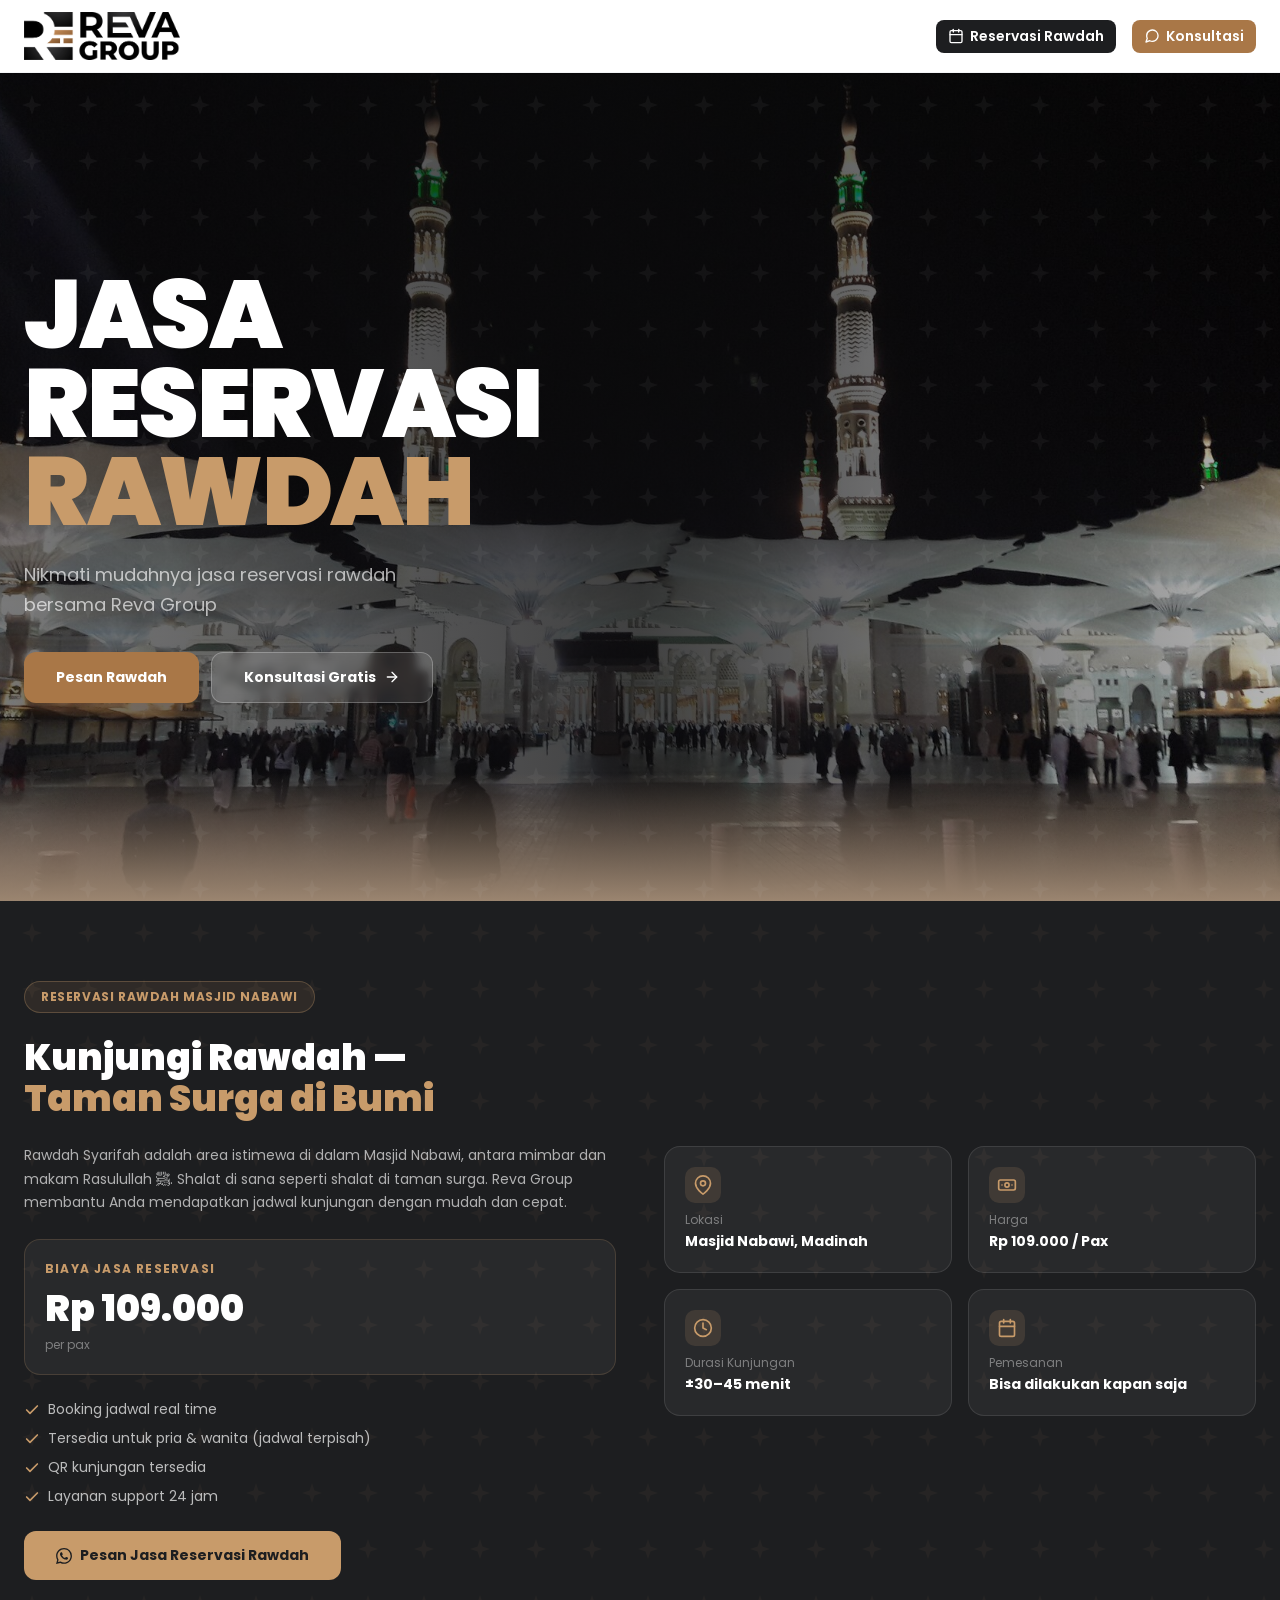
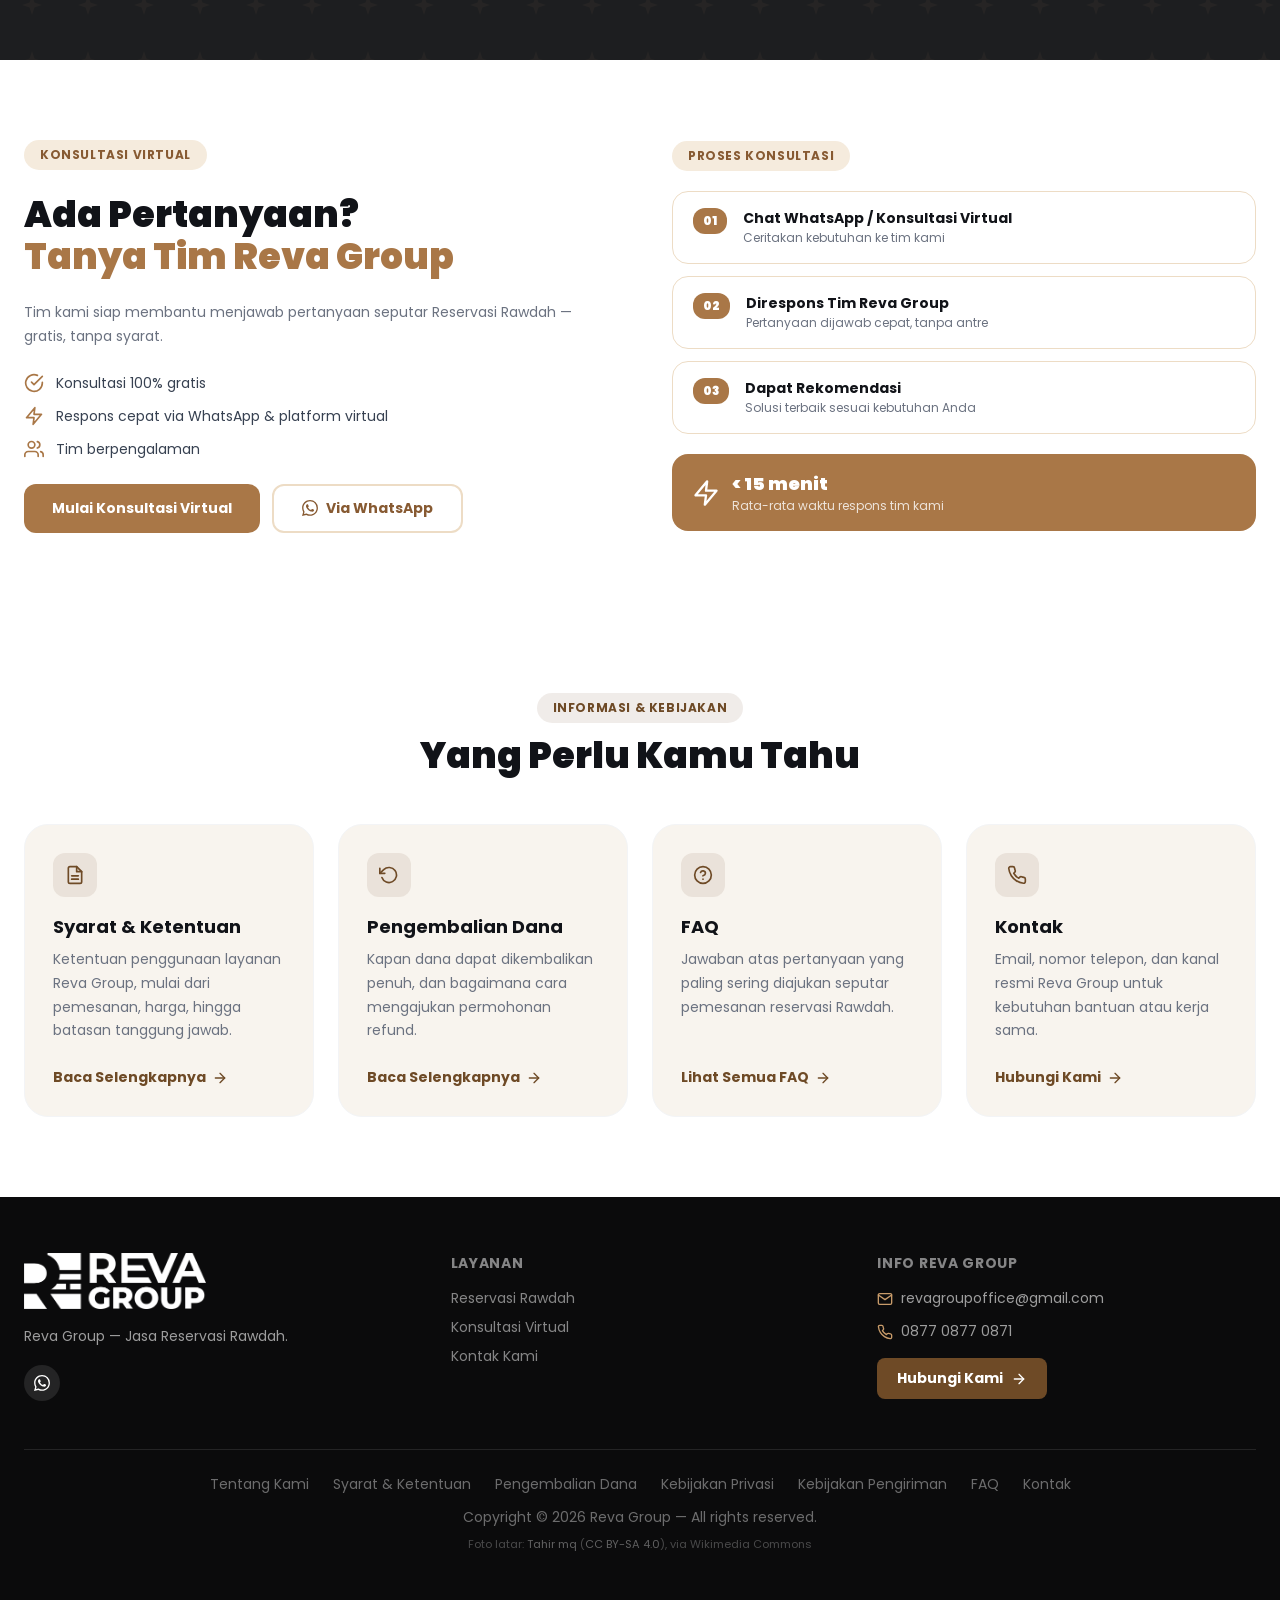
==== index.html @ 83973a9e "Website Reva Group - Jasa Reservasi Rawdah Situs statis untuk pengajuan merchant DOKU. Struktur meng" ====
<!DOCTYPE html>
<html lang="id">
<head>
  <meta charset="UTF-8" />
  <meta name="viewport" content="width=device-width, initial-scale=1.0" />
  <title>Reva Group - Jasa Reservasi Rawdah</title>
  <meta name="description" content="Jasa reservasi Rawdah Masjid Nabawi bersama Reva Group. Booking jadwal real time, tersedia untuk pria & wanita, layanan support 24 jam." />
  <link rel="icon" type="image/png" href="assets/reva-logo.png" />
  <link rel="preload" as="image" href="assets/hero.jpg" />
  <link rel="preconnect" href="https://fonts.googleapis.com" />
  <link rel="preconnect" href="https://fonts.gstatic.com" crossorigin />
  <link href="https://fonts.googleapis.com/css2?family=Poppins:wght@400;500;600;700;800;900&display=swap" rel="stylesheet" />
  <link rel="stylesheet" href="css/style.css" />
</head>
<body>

  <!-- ================= HEADER ================= -->
  <header class="site-header">
    <div class="container">
      <a href="index.html" class="brand">
        <img src="assets/reva-logo.png" alt="Reva Group" />
      </a>

      <nav class="nav-desktop" aria-label="Navigasi utama">
        <a href="#rawdah" class="nav-pill dark">
          <svg class="icon-sm" viewBox="0 0 24 24" fill="none" stroke="currentColor" stroke-width="2" stroke-linecap="round" stroke-linejoin="round"><rect x="3" y="4" width="18" height="18" rx="2"/><line x1="16" y1="2" x2="16" y2="6"/><line x1="8" y1="2" x2="8" y2="6"/><line x1="3" y1="10" x2="21" y2="10"/></svg>
          Reservasi Rawdah
        </a>
        <a href="#konsultasi" class="nav-pill accent">
          <svg class="icon-sm" viewBox="0 0 24 24" fill="none" stroke="currentColor" stroke-width="2" stroke-linecap="round" stroke-linejoin="round"><path d="M21 11.5a8.38 8.38 0 0 1-.9 3.8 8.5 8.5 0 0 1-7.6 4.7 8.38 8.38 0 0 1-3.8-.9L3 21l1.9-5.7a8.38 8.38 0 0 1-.9-3.8 8.5 8.5 0 0 1 4.7-7.6 8.38 8.38 0 0 1 3.8-.9h.5a8.48 8.48 0 0 1 8 8v.5z"/></svg>
          Konsultasi
        </a>
      </nav>

      <button class="nav-toggle" aria-label="Buka menu" aria-expanded="false" aria-controls="navMobile">
        <svg class="icon" viewBox="0 0 24 24" fill="none" stroke="currentColor" stroke-width="2" stroke-linecap="round"><line x1="3" y1="6" x2="21" y2="6"/><line x1="3" y1="12" x2="21" y2="12"/><line x1="3" y1="18" x2="21" y2="18"/></svg>
      </button>
    </div>

    <nav class="nav-mobile" id="navMobile" aria-label="Navigasi seluler">
      <a href="#rawdah">Reservasi Rawdah</a>
      <a href="#konsultasi">Konsultasi</a>
      <a href="kontak.html">Kontak</a>
    </nav>
  </header>

  <!-- ================= HERO ================= -->
  <section class="hero">
    <div class="hero-bg">
      <!-- Foto: Masjid Nabawi — Tahir mq, CC BY-SA 4.0, Wikimedia Commons -->
      <img src="assets/hero.jpg" alt="Masjid Nabawi pada malam hari" />
      <div class="hero-overlay"></div>
      <div class="hero-ground"></div>
    </div>

    <svg class="pattern" aria-hidden="true">
      <defs>
        <pattern id="geo-hero" width="56" height="56" patternUnits="userSpaceOnUse">
          <polygon points="32,22 34.5,29.5 42,32 34.5,34.5 32,42 29.5,34.5 22,32 29.5,29.5" fill="currentColor" />
        </pattern>
      </defs>
      <rect width="100%" height="100%" fill="url(#geo-hero)" />
    </svg>

    <div class="hero-inner container">
      <div class="hero-copy">
        <h1 class="hero-title">
          Jasa<br />
          Reservasi<br />
          <span class="accent">Rawdah</span>
        </h1>
        <p class="hero-sub">Nikmati mudahnya jasa reservasi rawdah bersama Reva Group</p>
        <div class="hero-actions">
          <a href="https://wa.me/6287708770871?text=Halo%20Reva%20Group%2C%20saya%20ingin%20memesan%20jasa%20reservasi%20Rawdah" class="btn btn-accent">Pesan Rawdah</a>
          <a href="#konsultasi" class="btn btn-glass">
            Konsultasi Gratis
            <svg class="icon-sm" viewBox="0 0 24 24" fill="none" stroke="currentColor" stroke-width="2" stroke-linecap="round" stroke-linejoin="round"><line x1="5" y1="12" x2="19" y2="12"/><polyline points="12 5 19 12 12 19"/></svg>
          </a>
        </div>
      </div>
    </div>
  </section>

  <!-- ================= RESERVASI RAWDAH ================= -->
  <section id="rawdah" class="rawdah section">
    <svg class="pattern" aria-hidden="true">
      <defs>
        <pattern id="geo-rawdah" width="56" height="56" patternUnits="userSpaceOnUse">
          <polygon points="32,22 34.5,29.5 42,32 34.5,34.5 32,42 29.5,34.5 22,32 29.5,29.5" fill="currentColor" />
        </pattern>
      </defs>
      <rect width="100%" height="100%" fill="url(#geo-rawdah)" />
    </svg>

    <div class="container">
      <div class="rawdah-grid">
        <div class="rawdah-copy">
          <span class="badge badge-gold">Reservasi Rawdah Masjid Nabawi</span>
          <h2 class="section-title">
            Kunjungi Rawdah —<br />
            <span class="accent">Taman Surga di Bumi</span>
          </h2>
          <p class="rawdah-desc">
            Rawdah Syarifah adalah area istimewa di dalam Masjid Nabawi, antara mimbar dan makam
            Rasulullah &#65018;. Shalat di sana seperti shalat di taman surga. Reva Group membantu
            Anda mendapatkan jadwal kunjungan dengan mudah dan cepat.
          </p>

          <div class="price-card">
            <p class="price-label">Biaya Jasa Reservasi</p>
            <p class="price-value">Rp 109.000</p>
            <p class="price-unit">per pax</p>
          </div>

          <ul class="rawdah-checklist">
            <li>
              <svg class="icon-sm" viewBox="0 0 24 24" fill="none" stroke="currentColor" stroke-width="2.5" stroke-linecap="round" stroke-linejoin="round"><polyline points="20 6 9 17 4 12"/></svg>
              Booking jadwal real time
            </li>
            <li>
              <svg class="icon-sm" viewBox="0 0 24 24" fill="none" stroke="currentColor" stroke-width="2.5" stroke-linecap="round" stroke-linejoin="round"><polyline points="20 6 9 17 4 12"/></svg>
              Tersedia untuk pria &amp; wanita (jadwal terpisah)
            </li>
            <li>
              <svg class="icon-sm" viewBox="0 0 24 24" fill="none" stroke="currentColor" stroke-width="2.5" stroke-linecap="round" stroke-linejoin="round"><polyline points="20 6 9 17 4 12"/></svg>
              QR kunjungan tersedia
            </li>
            <li>
              <svg class="icon-sm" viewBox="0 0 24 24" fill="none" stroke="currentColor" stroke-width="2.5" stroke-linecap="round" stroke-linejoin="round"><polyline points="20 6 9 17 4 12"/></svg>
              Layanan support 24 jam
            </li>
          </ul>

          <a href="https://wa.me/6287708770871?text=Halo%20Reva%20Group%2C%20saya%20ingin%20memesan%20jasa%20reservasi%20Rawdah" class="btn btn-gold">
            <svg class="icon-sm" viewBox="0 0 24 24" fill="currentColor"><path d="M17.472 14.382c-.297-.149-1.758-.867-2.03-.967-.273-.099-.471-.148-.67.15-.197.297-.767.966-.94 1.164-.173.199-.347.223-.644.075-.297-.15-1.255-.463-2.39-1.475-.883-.788-1.48-1.761-1.653-2.059-.173-.297-.018-.458.13-.606.134-.133.297-.347.446-.52.149-.174.198-.298.298-.497.099-.198.05-.371-.025-.52-.075-.149-.669-1.612-.916-2.207-.242-.579-.487-.5-.669-.51-.173-.008-.371-.01-.57-.01-.198 0-.52.074-.792.372-.272.297-1.04 1.016-1.04 2.479 0 1.462 1.065 2.875 1.213 3.074.149.198 2.096 3.2 5.077 4.487.709.306 1.262.489 1.694.625.712.227 1.36.195 1.871.118.571-.085 1.758-.719 2.006-1.413.248-.694.248-1.289.173-1.413-.074-.124-.272-.198-.57-.347m-5.421 7.403h-.004a9.87 9.87 0 0 1-5.031-1.378l-.361-.214-3.741.982.998-3.648-.235-.374a9.86 9.86 0 0 1-1.511-5.26c.001-5.45 4.436-9.884 9.888-9.884 2.64 0 5.122 1.03 6.988 2.898a9.825 9.825 0 0 1 2.893 6.994c-.003 5.45-4.437 9.884-9.884 9.884m8.413-18.297A11.815 11.815 0 0 0 12.05 0C5.495 0 .16 5.335.157 11.892c0 2.096.547 4.142 1.588 5.945L.057 24l6.305-1.654a11.882 11.882 0 0 0 5.683 1.448h.005c6.554 0 11.89-5.335 11.893-11.893a11.821 11.821 0 0 0-3.48-8.413z"/></svg>
            Pesan Jasa Reservasi Rawdah
          </a>
        </div>

        <div class="fact-grid">
          <div class="fact-card">
            <span class="fact-icon">
              <svg class="icon" viewBox="0 0 24 24" fill="none" stroke="currentColor" stroke-width="2" stroke-linecap="round" stroke-linejoin="round"><path d="M21 10c0 7-9 13-9 13s-9-6-9-13a9 9 0 0 1 18 0z"/><circle cx="12" cy="10" r="3"/></svg>
            </span>
            <p class="fact-label">Lokasi</p>
            <p class="fact-value">Masjid Nabawi, Madinah</p>
          </div>
          <div class="fact-card">
            <span class="fact-icon">
              <svg class="icon" viewBox="0 0 24 24" fill="none" stroke="currentColor" stroke-width="2" stroke-linecap="round" stroke-linejoin="round"><rect x="2" y="6" width="20" height="12" rx="2"/><circle cx="12" cy="12" r="2.5"/><path d="M6 12h.01M18 12h.01"/></svg>
            </span>
            <p class="fact-label">Harga</p>
            <p class="fact-value">Rp 109.000 / Pax</p>
          </div>
          <div class="fact-card">
            <span class="fact-icon">
              <svg class="icon" viewBox="0 0 24 24" fill="none" stroke="currentColor" stroke-width="2" stroke-linecap="round" stroke-linejoin="round"><circle cx="12" cy="12" r="10"/><polyline points="12 6 12 12 16 14"/></svg>
            </span>
            <p class="fact-label">Durasi Kunjungan</p>
            <p class="fact-value">&plusmn;30&ndash;45 menit</p>
          </div>
          <div class="fact-card">
            <span class="fact-icon">
              <svg class="icon" viewBox="0 0 24 24" fill="none" stroke="currentColor" stroke-width="2" stroke-linecap="round" stroke-linejoin="round"><rect x="3" y="4" width="18" height="18" rx="2"/><line x1="16" y1="2" x2="16" y2="6"/><line x1="8" y1="2" x2="8" y2="6"/><line x1="3" y1="10" x2="21" y2="10"/></svg>
            </span>
            <p class="fact-label">Pemesanan</p>
            <p class="fact-value">Bisa dilakukan kapan saja</p>
          </div>
        </div>
      </div>
    </div>
  </section>

  <!-- ================= KONSULTASI ================= -->
  <section id="konsultasi" class="konsultasi section">
    <div class="container">
      <div class="konsultasi-grid">
        <div class="konsultasi-copy">
          <span class="badge badge-soft">Konsultasi Virtual</span>
          <h2 class="section-title">
            Ada Pertanyaan?<br />
            <span class="accent">Tanya Tim Reva Group</span>
          </h2>
          <p class="konsultasi-desc">
            Tim kami siap membantu menjawab pertanyaan seputar Reservasi Rawdah &mdash; gratis,
            tanpa syarat.
          </p>

          <ul class="feature-list">
            <li>
              <svg class="icon" viewBox="0 0 24 24" fill="none" stroke="currentColor" stroke-width="2" stroke-linecap="round" stroke-linejoin="round"><path d="M22 11.08V12a10 10 0 1 1-5.93-9.14"/><polyline points="22 4 12 14.01 9 11.01"/></svg>
              Konsultasi 100% gratis
            </li>
            <li>
              <svg class="icon" viewBox="0 0 24 24" fill="none" stroke="currentColor" stroke-width="2" stroke-linecap="round" stroke-linejoin="round"><polygon points="13 2 3 14 12 14 11 22 21 10 12 10"/></svg>
              Respons cepat via WhatsApp &amp; platform virtual
            </li>
            <li>
              <svg class="icon" viewBox="0 0 24 24" fill="none" stroke="currentColor" stroke-width="2" stroke-linecap="round" stroke-linejoin="round"><path d="M17 21v-2a4 4 0 0 0-4-4H5a4 4 0 0 0-4 4v2"/><circle cx="9" cy="7" r="4"/><path d="M23 21v-2a4 4 0 0 0-3-3.87"/><path d="M16 3.13a4 4 0 0 1 0 7.75"/></svg>
              Tim berpengalaman
            </li>
          </ul>

          <div class="hero-actions">
            <a href="https://wa.me/6287708770871?text=Halo%20Reva%20Group%2C%20saya%20ingin%20konsultasi%20seputar%20reservasi%20Rawdah" class="btn btn-solid">Mulai Konsultasi Virtual</a>
            <a href="https://wa.me/6287708770871" class="btn btn-outline">
              <svg class="icon-sm" viewBox="0 0 24 24" fill="currentColor"><path d="M17.472 14.382c-.297-.149-1.758-.867-2.03-.967-.273-.099-.471-.148-.67.15-.197.297-.767.966-.94 1.164-.173.199-.347.223-.644.075-.297-.15-1.255-.463-2.39-1.475-.883-.788-1.48-1.761-1.653-2.059-.173-.297-.018-.458.13-.606.134-.133.297-.347.446-.52.149-.174.198-.298.298-.497.099-.198.05-.371-.025-.52-.075-.149-.669-1.612-.916-2.207-.242-.579-.487-.5-.669-.51-.173-.008-.371-.01-.57-.01-.198 0-.52.074-.792.372-.272.297-1.04 1.016-1.04 2.479 0 1.462 1.065 2.875 1.213 3.074.149.198 2.096 3.2 5.077 4.487.709.306 1.262.489 1.694.625.712.227 1.36.195 1.871.118.571-.085 1.758-.719 2.006-1.413.248-.694.248-1.289.173-1.413-.074-.124-.272-.198-.57-.347m-5.421 7.403h-.004a9.87 9.87 0 0 1-5.031-1.378l-.361-.214-3.741.982.998-3.648-.235-.374a9.86 9.86 0 0 1-1.511-5.26c.001-5.45 4.436-9.884 9.888-9.884 2.64 0 5.122 1.03 6.988 2.898a9.825 9.825 0 0 1 2.893 6.994c-.003 5.45-4.437 9.884-9.884 9.884m8.413-18.297A11.815 11.815 0 0 0 12.05 0C5.495 0 .16 5.335.157 11.892c0 2.096.547 4.142 1.588 5.945L.057 24l6.305-1.654a11.882 11.882 0 0 0 5.683 1.448h.005c6.554 0 11.89-5.335 11.893-11.893a11.821 11.821 0 0 0-3.48-8.413z"/></svg>
              Via WhatsApp
            </a>
          </div>
        </div>

        <div class="konsultasi-side">
          <span class="badge badge-soft">Proses Konsultasi</span>

          <div class="steps">
            <div class="step-card">
              <span class="step-num">01</span>
              <div>
                <p class="step-title">Chat WhatsApp / Konsultasi Virtual</p>
                <p class="step-sub">Ceritakan kebutuhan ke tim kami</p>
              </div>
            </div>
            <div class="step-card">
              <span class="step-num">02</span>
              <div>
                <p class="step-title">Direspons Tim Reva Group</p>
                <p class="step-sub">Pertanyaan dijawab cepat, tanpa antre</p>
              </div>
            </div>
            <div class="step-card">
              <span class="step-num">03</span>
              <div>
                <p class="step-title">Dapat Rekomendasi</p>
                <p class="step-sub">Solusi terbaik sesuai kebutuhan Anda</p>
              </div>
            </div>
          </div>

          <div class="stat-card">
            <svg class="icon" viewBox="0 0 24 24" fill="none" stroke="currentColor" stroke-width="2" stroke-linecap="round" stroke-linejoin="round"><polygon points="13 2 3 14 12 14 11 22 21 10 12 10"/></svg>
            <div>
              <p class="stat-value">&lt; 15 menit</p>
              <p class="stat-sub">Rata-rata waktu respons tim kami</p>
            </div>
          </div>
        </div>
      </div>
    </div>
  </section>

  <!-- ================= INFORMASI & KEBIJAKAN ================= -->
  <section id="info" class="section">
    <div class="container">
      <div class="info-head">
        <span class="badge badge-deep">Informasi &amp; Kebijakan</span>
        <h2 class="section-title">Yang Perlu Kamu Tahu</h2>
      </div>

      <div class="info-grid">
        <div class="info-card">
          <span class="info-icon">
            <svg class="icon" viewBox="0 0 24 24" fill="none" stroke="currentColor" stroke-width="2" stroke-linecap="round" stroke-linejoin="round"><path d="M14 2H6a2 2 0 0 0-2 2v16a2 2 0 0 0 2 2h12a2 2 0 0 0 2-2V8z"/><polyline points="14 2 14 8 20 8"/><line x1="16" y1="13" x2="8" y2="13"/><line x1="16" y1="17" x2="8" y2="17"/></svg>
          </span>
          <h3>Syarat &amp; Ketentuan</h3>
          <p>Ketentuan penggunaan layanan Reva Group, mulai dari pemesanan, harga, hingga batasan tanggung jawab.</p>
          <a href="syarat-ketentuan.html" class="info-link">
            Baca Selengkapnya
            <svg class="icon-sm" viewBox="0 0 24 24" fill="none" stroke="currentColor" stroke-width="2" stroke-linecap="round" stroke-linejoin="round"><line x1="5" y1="12" x2="19" y2="12"/><polyline points="12 5 19 12 12 19"/></svg>
          </a>
        </div>

        <div class="info-card">
          <span class="info-icon">
            <svg class="icon" viewBox="0 0 24 24" fill="none" stroke="currentColor" stroke-width="2" stroke-linecap="round" stroke-linejoin="round"><polyline points="1 4 1 10 7 10"/><path d="M3.51 15a9 9 0 1 0 2.13-9.36L1 10"/></svg>
          </span>
          <h3>Pengembalian Dana</h3>
          <p>Kapan dana dapat dikembalikan penuh, dan bagaimana cara mengajukan permohonan refund.</p>
          <a href="pengembalian-dana.html" class="info-link">
            Baca Selengkapnya
            <svg class="icon-sm" viewBox="0 0 24 24" fill="none" stroke="currentColor" stroke-width="2" stroke-linecap="round" stroke-linejoin="round"><line x1="5" y1="12" x2="19" y2="12"/><polyline points="12 5 19 12 12 19"/></svg>
          </a>
        </div>

        <div class="info-card">
          <span class="info-icon">
            <svg class="icon" viewBox="0 0 24 24" fill="none" stroke="currentColor" stroke-width="2" stroke-linecap="round" stroke-linejoin="round"><circle cx="12" cy="12" r="10"/><path d="M9.09 9a3 3 0 0 1 5.83 1c0 2-3 3-3 3"/><line x1="12" y1="17" x2="12.01" y2="17"/></svg>
          </span>
          <h3>FAQ</h3>
          <p>Jawaban atas pertanyaan yang paling sering diajukan seputar pemesanan reservasi Rawdah.</p>
          <a href="faq.html" class="info-link">
            Lihat Semua FAQ
            <svg class="icon-sm" viewBox="0 0 24 24" fill="none" stroke="currentColor" stroke-width="2" stroke-linecap="round" stroke-linejoin="round"><line x1="5" y1="12" x2="19" y2="12"/><polyline points="12 5 19 12 12 19"/></svg>
          </a>
        </div>

        <div class="info-card">
          <span class="info-icon">
            <svg class="icon" viewBox="0 0 24 24" fill="none" stroke="currentColor" stroke-width="2" stroke-linecap="round" stroke-linejoin="round"><path d="M22 16.92v3a2 2 0 0 1-2.18 2 19.79 19.79 0 0 1-8.63-3.07 19.5 19.5 0 0 1-6-6 19.79 19.79 0 0 1-3.07-8.67A2 2 0 0 1 4.11 2h3a2 2 0 0 1 2 1.72 12.84 12.84 0 0 0 .7 2.81 2 2 0 0 1-.45 2.11L8.09 9.91a16 16 0 0 0 6 6l1.27-1.27a2 2 0 0 1 2.11-.45 12.84 12.84 0 0 0 2.81.7A2 2 0 0 1 22 16.92z"/></svg>
          </span>
          <h3>Kontak</h3>
          <p>Email, nomor telepon, dan kanal resmi Reva Group untuk kebutuhan bantuan atau kerja sama.</p>
          <a href="kontak.html" class="info-link">
            Hubungi Kami
            <svg class="icon-sm" viewBox="0 0 24 24" fill="none" stroke="currentColor" stroke-width="2" stroke-linecap="round" stroke-linejoin="round"><line x1="5" y1="12" x2="19" y2="12"/><polyline points="12 5 19 12 12 19"/></svg>
          </a>
        </div>
      </div>
    </div>
  </section>

  <!-- ================= FOOTER ================= -->
  <footer class="site-footer">
    <div class="container">
      <div class="footer-grid">
        <div class="footer-brand">
          <img src="assets/reva-logo.png" alt="Reva Group" />
          <p class="footer-tagline">
            Reva Group &mdash; Jasa Reservasi Rawdah.
          </p>
          <div class="socials">
            <a href="https://wa.me/6287708770871" aria-label="WhatsApp">
              <svg class="icon-sm" viewBox="0 0 24 24" fill="currentColor"><path d="M17.472 14.382c-.297-.149-1.758-.867-2.03-.967-.273-.099-.471-.148-.67.15-.197.297-.767.966-.94 1.164-.173.199-.347.223-.644.075-.297-.15-1.255-.463-2.39-1.475-.883-.788-1.48-1.761-1.653-2.059-.173-.297-.018-.458.13-.606.134-.133.297-.347.446-.52.149-.174.198-.298.298-.497.099-.198.05-.371-.025-.52-.075-.149-.669-1.612-.916-2.207-.242-.579-.487-.5-.669-.51-.173-.008-.371-.01-.57-.01-.198 0-.52.074-.792.372-.272.297-1.04 1.016-1.04 2.479 0 1.462 1.065 2.875 1.213 3.074.149.198 2.096 3.2 5.077 4.487.709.306 1.262.489 1.694.625.712.227 1.36.195 1.871.118.571-.085 1.758-.719 2.006-1.413.248-.694.248-1.289.173-1.413-.074-.124-.272-.198-.57-.347m-5.421 7.403h-.004a9.87 9.87 0 0 1-5.031-1.378l-.361-.214-3.741.982.998-3.648-.235-.374a9.86 9.86 0 0 1-1.511-5.26c.001-5.45 4.436-9.884 9.888-9.884 2.64 0 5.122 1.03 6.988 2.898a9.825 9.825 0 0 1 2.893 6.994c-.003 5.45-4.437 9.884-9.884 9.884m8.413-18.297A11.815 11.815 0 0 0 12.05 0C5.495 0 .16 5.335.157 11.892c0 2.096.547 4.142 1.588 5.945L.057 24l6.305-1.654a11.882 11.882 0 0 0 5.683 1.448h.005c6.554 0 11.89-5.335 11.893-11.893a11.821 11.821 0 0 0-3.48-8.413z"/></svg>
            </a>
          </div>
        </div>

        <div class="footer-col">
          <h3>Layanan</h3>
          <div class="footer-links">
            <a href="index.html#rawdah">Reservasi Rawdah</a>
            <a href="index.html#konsultasi">Konsultasi Virtual</a>
            <a href="kontak.html">Kontak Kami</a>
          </div>
        </div>

        <div class="footer-col">
          <h3>Info Reva Group</h3>
          <div class="footer-contact">
            <div>
              <svg class="icon-sm" viewBox="0 0 24 24" fill="none" stroke="currentColor" stroke-width="2" stroke-linecap="round" stroke-linejoin="round"><path d="M4 4h16c1.1 0 2 .9 2 2v12c0 1.1-.9 2-2 2H4c-1.1 0-2-.9-2-2V6c0-1.1.9-2 2-2z"/><polyline points="22,6 12,13 2,6"/></svg>
              <a href="mailto:revagroupoffice@gmail.com">revagroupoffice@gmail.com</a>
            </div>
            <div>
              <svg class="icon-sm" viewBox="0 0 24 24" fill="none" stroke="currentColor" stroke-width="2" stroke-linecap="round" stroke-linejoin="round"><path d="M22 16.92v3a2 2 0 0 1-2.18 2 19.79 19.79 0 0 1-8.63-3.07 19.5 19.5 0 0 1-6-6 19.79 19.79 0 0 1-3.07-8.67A2 2 0 0 1 4.11 2h3a2 2 0 0 1 2 1.72 12.84 12.84 0 0 0 .7 2.81 2 2 0 0 1-.45 2.11L8.09 9.91a16 16 0 0 0 6 6l1.27-1.27a2 2 0 0 1 2.11-.45 12.84 12.84 0 0 0 2.81.7A2 2 0 0 1 22 16.92z"/></svg>
              <span>0877 0877 0871</span>
            </div>
          </div>
          <a href="kontak.html" class="btn-footer">
            Hubungi Kami
            <svg class="icon-sm" viewBox="0 0 24 24" fill="none" stroke="currentColor" stroke-width="2" stroke-linecap="round" stroke-linejoin="round"><line x1="5" y1="12" x2="19" y2="12"/><polyline points="12 5 19 12 12 19"/></svg>
          </a>
        </div>
      </div>

      <div class="footer-bottom">
        <div class="footer-bottom-links">
          <a href="tentang-kami.html">Tentang Kami</a>
          <a href="syarat-ketentuan.html">Syarat &amp; Ketentuan</a>
          <a href="pengembalian-dana.html">Pengembalian Dana</a>
          <a href="kebijakan-privasi.html">Kebijakan Privasi</a>
          <a href="kebijakan-pengiriman.html">Kebijakan Pengiriman</a>
          <a href="faq.html">FAQ</a>
          <a href="kontak.html">Kontak</a>
        </div>
        <p>Copyright &copy; 2026 Reva Group &mdash; All rights reserved.</p>
        <p class="photo-credit">Foto latar: <a href="https://commons.wikimedia.org/wiki/File:Masjid_Nabwi_14.jpg">Tahir mq</a> (<a href="https://creativecommons.org/licenses/by-sa/4.0/">CC BY-SA 4.0</a>), via Wikimedia Commons</p>
      </div>
    </div>
  </footer>

  <script src="js/main.js"></script>
</body>
</html>
---- css/style.css ----
/* ============================================================
   Reva Group — Jasa Reservasi Rawdah
   Palet warna diambil dari logo Reva Group:
   - Hitam arang  : #0B0B0C — #1D1E20 — #353537
   - Bronze/copper: #875A32 — #A97747 — #BB8452 — #C89B6A
   Ubah nilai variabel di bawah untuk mengganti tema.
   ============================================================ */
:root {
  --ink: #0B0B0C;            /* hitam terdalam (footer) */
  --charcoal: #1D1E20;       /* arang logo — section gelap */
  --charcoal-soft: #26272A;

  --bronze: #A97747;         /* aksen utama (bronze tengah logo) */
  --bronze-strong: #92643A;  /* hover tombol */
  --bronze-dark: #875A32;
  --bronze-deep: #6E4A26;    /* aksen section informasi */
  --bronze-light: #C89B6A;   /* bronze terang di atas latar gelap */

  --bronze-pale: #F5EBDD;    /* tint badge terang */
  --bronze-line: #EDDCC5;    /* border kartu terang */
  --cream: #F8F4EE;          /* latar kartu informasi */
  --sand: #9B8570;           /* gradasi tanah pada hero */

  --text: #111318;
  --muted: #6B7280;
  --line: #F3F4F6;

  --radius-btn: 0.75rem;
  --container: 80rem;
}

* { margin: 0; padding: 0; box-sizing: border-box; }

html { scroll-behavior: smooth; }

body {
  font-family: "Poppins", ui-sans-serif, system-ui, -apple-system, "Segoe UI", sans-serif;
  color: var(--text);
  background: #fff;
  line-height: 1.5;
  -webkit-font-smoothing: antialiased;
}

img { max-width: 100%; display: block; }
a { color: inherit; text-decoration: none; }
ul { list-style: none; }

.container {
  max-width: var(--container);
  margin: 0 auto;
  padding: 0 1.5rem;
}

.icon { width: 1.25rem; height: 1.25rem; flex-shrink: 0; }
.icon-sm { width: 1rem; height: 1rem; flex-shrink: 0; }

:focus-visible { outline: 2px solid var(--bronze); outline-offset: 2px; }

/* ---------- Header ---------- */
.site-header {
  position: sticky;
  top: 0;
  z-index: 50;
  background: #fff;
  border-bottom: 1px solid var(--line);
  box-shadow: 0 1px 2px rgba(0, 0, 0, 0.05);
}

.site-header .container {
  display: flex;
  align-items: center;
  justify-content: space-between;
  padding-top: 0.75rem;
  padding-bottom: 0.75rem;
}

.brand { display: block; flex-shrink: 0; }
.brand img { height: 3rem; width: auto; object-fit: contain; }

.nav-desktop { display: none; align-items: center; gap: 1rem; }

.nav-pill {
  display: inline-flex;
  align-items: center;
  gap: 0.375rem;
  border-radius: 0.5rem;
  padding: 0.375rem 0.75rem;
  font-size: 0.875rem;
  font-weight: 600;
  color: #fff;
  transition: background-color 0.2s, transform 0.2s;
}
.nav-pill:hover { transform: translateY(-1px); }
.nav-pill.dark { background: var(--charcoal); }
.nav-pill.dark:hover { background: var(--charcoal-soft); }
.nav-pill.accent { background: var(--bronze); }
.nav-pill.accent:hover { background: var(--bronze-strong); }

.nav-toggle {
  display: inline-flex;
  border: 0;
  background: transparent;
  border-radius: 0.375rem;
  padding: 0.5rem;
  color: #4B5563;
  cursor: pointer;
}
.nav-toggle:hover { background: var(--line); }

.nav-mobile { display: none; border-top: 1px solid var(--line); padding: 0.75rem 1.5rem 1rem; }
.nav-mobile.open { display: grid; gap: 0.5rem; }
.nav-mobile a {
  display: flex;
  align-items: center;
  gap: 0.5rem;
  border-radius: 0.5rem;
  padding: 0.625rem 0.75rem;
  font-size: 0.875rem;
  font-weight: 600;
  color: #374151;
}
.nav-mobile a:hover { background: var(--cream); color: var(--bronze-dark); }

@media (min-width: 768px) {
  .nav-desktop { display: flex; }
  .nav-toggle, .nav-mobile { display: none !important; }
}

/* ---------- Hero ---------- */
.hero {
  position: relative;
  display: flex;
  align-items: center;
  min-height: 92vh;
  overflow: hidden;
  background: var(--charcoal);
}

.hero-bg { position: absolute; inset: 0; }
.hero-bg img { width: 100%; height: 100%; object-fit: cover; object-position: center; }
.hero-overlay {
  position: absolute;
  inset: 0;
  background: linear-gradient(to right, rgba(11, 11, 12, 0.55), rgba(11, 11, 12, 0.78) 50%, rgba(11, 11, 12, 0.30));
}
.hero-ground {
  position: absolute;
  right: 0; bottom: 0; left: 0;
  height: 8rem;
  background: linear-gradient(to top, var(--sand), transparent);
}

.pattern {
  pointer-events: none;
  position: absolute;
  inset: 0;
  width: 100%;
  height: 100%;
  color: #fff;
}
.hero .pattern { opacity: 0.04; }

.hero-inner {
  position: relative;
  z-index: 10;
  width: 100%;
  padding-top: 7rem;
  padding-bottom: 7rem;
}

.hero-copy { max-width: 36rem; }

.hero-title {
  margin-bottom: 1.5rem;
  font-size: clamp(3.5rem, 8.5vw, 6rem);
  line-height: 0.92;
  font-weight: 900;
  letter-spacing: -0.025em;
  text-transform: uppercase;
  color: #fff;
}
.hero-title .accent { color: var(--bronze-light); }

.hero-sub {
  margin-bottom: 2rem;
  max-width: 24rem;
  font-size: 1rem;
  line-height: 1.65;
  color: rgba(255, 255, 255, 0.65);
}

.hero-actions { display: flex; flex-wrap: wrap; gap: 0.75rem; }

.btn {
  display: inline-flex;
  align-items: center;
  justify-content: center;
  gap: 0.5rem;
  border-radius: var(--radius-btn);
  padding: 0.875rem 2rem;
  font-size: 0.875rem;
  font-weight: 700;
  transition: background-color 0.2s, transform 0.2s, border-color 0.2s;
}
.btn:hover { transform: translateY(-1px); }

.btn-accent {
  background: var(--bronze);
  color: #fff;
  box-shadow: 0 10px 15px -3px rgba(135, 90, 50, 0.35);
}
.btn-accent:hover { background: var(--bronze-strong); }

.btn-glass {
  border: 1px solid rgba(255, 255, 255, 0.25);
  background: rgba(255, 255, 255, 0.1);
  color: #fff;
  backdrop-filter: blur(4px);
}
.btn-glass:hover { background: rgba(255, 255, 255, 0.18); }

.btn-gold {
  background: var(--bronze-light);
  color: var(--charcoal);
}
.btn-gold:hover { background: #D4A876; }

@media (min-width: 768px) {
  .hero-sub { font-size: 1.125rem; }
}

/* ---------- Section umum ---------- */
.section { padding: 5rem 0; }
section[id] { scroll-margin-top: 5rem; }

.badge {
  display: inline-block;
  border-radius: 9999px;
  padding: 0.375rem 1rem;
  font-size: 0.75rem;
  font-weight: 700;
  letter-spacing: 0.05em;
  text-transform: uppercase;
}

.section-title {
  font-size: clamp(1.875rem, 3vw, 2.25rem);
  line-height: 1.15;
  font-weight: 900;
}

/* ---------- Section Rawdah (gelap) ---------- */
.rawdah {
  position: relative;
  background: var(--charcoal);
  overflow: hidden;
}
.rawdah .pattern { opacity: 0.05; color: var(--bronze-light); }

.rawdah-grid {
  position: relative;
  display: grid;
  grid-template-columns: 1fr;
  align-items: center;
  gap: 3rem;
}

.rawdah-copy > * + * { margin-top: 1.5rem; }

.badge-gold {
  border: 1px solid rgba(200, 155, 106, 0.3);
  background: rgba(200, 155, 106, 0.1);
  color: var(--bronze-light);
}

.rawdah .section-title { color: #fff; }
.rawdah .section-title .accent { color: var(--bronze-light); }

.rawdah-desc { font-size: 0.875rem; line-height: 1.7; color: rgba(255, 255, 255, 0.65); }

.price-card {
  border-radius: 1rem;
  border: 1px solid rgba(200, 155, 106, 0.2);
  background: rgba(255, 255, 255, 0.05);
  padding: 1.25rem;
}
.price-label {
  font-size: 0.75rem;
  font-weight: 700;
  letter-spacing: 0.1em;
  text-transform: uppercase;
  color: var(--bronze-light);
}
.price-value { margin-top: 0.25rem; font-size: 2.25rem; font-weight: 900; color: #fff; }
.price-unit { font-size: 0.75rem; color: rgba(255, 255, 255, 0.4); }

.rawdah-checklist { display: grid; gap: 0.5rem; font-size: 0.875rem; color: rgba(255, 255, 255, 0.7); }
.rawdah-checklist li { display: flex; align-items: flex-start; gap: 0.5rem; }
.rawdah-checklist .icon-sm { margin-top: 0.2rem; color: var(--bronze-light); }

.fact-grid { display: grid; grid-template-columns: 1fr; gap: 1rem; }

.fact-card {
  border-radius: 1rem;
  border: 1px solid rgba(255, 255, 255, 0.1);
  background: rgba(255, 255, 255, 0.05);
  padding: 1.25rem;
}
.fact-icon {
  display: inline-flex;
  align-items: center;
  justify-content: center;
  width: 2.25rem;
  height: 2.25rem;
  border-radius: 0.625rem;
  background: rgba(200, 155, 106, 0.15);
  color: var(--bronze-light);
}
.fact-label { margin-top: 0.5rem; font-size: 0.75rem; color: rgba(255, 255, 255, 0.4); }
.fact-value { margin-top: 0.125rem; font-size: 0.875rem; font-weight: 700; color: #fff; }

@media (min-width: 640px) {
  .fact-grid { grid-template-columns: 1fr 1fr; }
}
@media (min-width: 1024px) {
  .rawdah-grid { grid-template-columns: 1fr 1fr; }
}

/* ---------- Section Konsultasi ---------- */
.konsultasi-grid {
  display: grid;
  grid-template-columns: 1fr;
  align-items: center;
  gap: 4rem;
}

.konsultasi-copy > * + * { margin-top: 1.5rem; }

.badge-soft { background: var(--bronze-pale); color: var(--bronze-dark); }

.konsultasi .section-title { color: var(--text); }
.konsultasi .section-title .accent { color: var(--bronze); }

.konsultasi-desc { font-size: 0.875rem; line-height: 1.7; color: var(--muted); }

.feature-list { display: grid; gap: 0.75rem; }
.feature-list li { display: flex; align-items: center; gap: 0.75rem; font-size: 0.875rem; color: #374151; }
.feature-list .icon { color: var(--bronze); }

.btn-outline {
  border: 2px solid var(--bronze-line);
  color: var(--bronze-dark);
  background: transparent;
  padding: 0.75rem 1.75rem;
}
.btn-outline:hover { border-color: var(--bronze); background: var(--bronze-pale); }

.btn-solid { background: var(--bronze); color: #fff; padding: 0.75rem 1.75rem; }
.btn-solid:hover { background: var(--bronze-strong); }

.steps { display: grid; gap: 0.75rem; }

.step-card {
  display: flex;
  align-items: flex-start;
  gap: 1rem;
  border-radius: 1rem;
  border: 1px solid var(--bronze-line);
  background: #fff;
  padding: 1rem 1.25rem;
}
.step-num {
  flex-shrink: 0;
  border-radius: 0.75rem;
  background: var(--bronze);
  padding: 0.25rem 0.625rem;
  font-size: 0.75rem;
  font-weight: 900;
  color: #fff;
}
.step-title { font-size: 0.875rem; font-weight: 700; color: var(--text); }
.step-sub { font-size: 0.75rem; color: var(--muted); }

.stat-card {
  display: flex;
  align-items: center;
  gap: 0.75rem;
  border-radius: 1rem;
  background: var(--bronze);
  padding: 1rem 1.25rem;
  color: #fff;
}
.stat-card .icon { width: 1.75rem; height: 1.75rem; }
.stat-value { font-size: 1.125rem; font-weight: 900; }
.stat-sub { font-size: 0.75rem; color: rgba(255, 255, 255, 0.8); }

.konsultasi-side > * + * { margin-top: 1.25rem; }

@media (min-width: 1024px) {
  .konsultasi-grid { grid-template-columns: 1fr 1fr; }
}

/* ---------- Section Informasi ---------- */
.info-head { margin-bottom: 3rem; text-align: center; }
.info-head .badge { margin-bottom: 0.75rem; }

.badge-deep { background: rgba(110, 74, 38, 0.1); color: var(--bronze-deep); }

.info-grid { display: grid; grid-template-columns: 1fr; gap: 1.5rem; }

.info-card {
  display: flex;
  flex-direction: column;
  border-radius: 1.5rem;
  border: 1px solid var(--line);
  background: var(--cream);
  padding: 1.75rem;
  transition: transform 0.2s, box-shadow 0.2s;
}
.info-card:hover { transform: translateY(-3px); box-shadow: 0 12px 24px -12px rgba(29, 30, 32, 0.18); }

.info-icon {
  display: inline-flex;
  align-items: center;
  justify-content: center;
  width: 2.75rem;
  height: 2.75rem;
  border-radius: 0.75rem;
  background: rgba(110, 74, 38, 0.1);
  color: var(--bronze-deep);
  margin-bottom: 1rem;
}
.info-card h3 { margin-bottom: 0.5rem; font-size: 1.125rem; font-weight: 700; color: var(--text); }
.info-card p { margin-bottom: 1.5rem; flex: 1; font-size: 0.875rem; line-height: 1.7; color: var(--muted); }

.info-link {
  display: inline-flex;
  align-items: center;
  gap: 0.375rem;
  font-size: 0.875rem;
  font-weight: 700;
  color: var(--bronze-deep);
}
.info-link:hover { text-decoration: underline; }

@media (min-width: 768px) { .info-grid { grid-template-columns: 1fr 1fr; } }
@media (min-width: 1024px) { .info-grid { grid-template-columns: repeat(4, 1fr); } }

/* ---------- Footer ---------- */
.site-footer { background: var(--ink); padding: 3.5rem 0; color: #fff; }

.footer-grid { display: grid; grid-template-columns: 1fr; gap: 3rem; }

.footer-brand > * + * { margin-top: 1rem; }
.footer-brand img { height: 3.5rem; width: auto; object-fit: contain; filter: brightness(0) invert(1); }
.footer-tagline { max-width: 20rem; font-size: 0.875rem; line-height: 1.7; color: rgba(255, 255, 255, 0.6); }

.socials { display: flex; align-items: center; gap: 0.75rem; }
.socials a {
  display: inline-flex;
  align-items: center;
  justify-content: center;
  width: 2.25rem;
  height: 2.25rem;
  border-radius: 9999px;
  background: rgba(255, 255, 255, 0.1);
  color: #fff;
  transition: background-color 0.2s;
}
.socials a:hover { background: var(--bronze); }

.footer-col h3 {
  margin-bottom: 0.875rem;
  font-size: 0.875rem;
  font-weight: 700;
  letter-spacing: 0.05em;
  text-transform: uppercase;
  color: rgba(255, 255, 255, 0.5);
}
.footer-links { display: grid; gap: 0.5rem; font-size: 0.875rem; }
.footer-links a { color: rgba(255, 255, 255, 0.5); transition: color 0.2s; }
.footer-links a:hover { color: rgba(255, 255, 255, 0.8); }

.footer-contact { display: grid; gap: 0.75rem; font-size: 0.875rem; color: rgba(255, 255, 255, 0.6); }
.footer-contact > div { display: flex; align-items: flex-start; gap: 0.5rem; }
.footer-contact .icon-sm { margin-top: 0.2rem; color: var(--bronze-light); }
.footer-contact a:hover { color: rgba(255, 255, 255, 0.85); }

.btn-footer {
  display: inline-flex;
  align-items: center;
  gap: 0.5rem;
  margin-top: 1rem;
  border-radius: 0.5rem;
  background: var(--bronze-deep);
  padding: 0.625rem 1.25rem;
  font-size: 0.875rem;
  font-weight: 700;
  color: #fff;
  transition: background-color 0.2s;
}
.btn-footer:hover { background: var(--bronze-dark); }

.footer-bottom {
  margin-top: 3rem;
  border-top: 1px solid rgba(255, 255, 255, 0.1);
  padding-top: 1.5rem;
  text-align: center;
  font-size: 0.875rem;
  color: rgba(255, 255, 255, 0.4);
}
.footer-bottom-links {
  margin-bottom: 0.75rem;
  display: flex;
  flex-wrap: wrap;
  justify-content: center;
  column-gap: 1.5rem;
  row-gap: 0.5rem;
}
.footer-bottom-links a:hover { color: rgba(255, 255, 255, 0.7); }

.photo-credit { margin-top: 0.5rem; font-size: 0.7rem; color: rgba(255, 255, 255, 0.25); }
.photo-credit a { color: rgba(255, 255, 255, 0.35); }
.photo-credit a:hover { color: rgba(255, 255, 255, 0.6); text-decoration: underline; }

@media (min-width: 768px) { .footer-grid { grid-template-columns: repeat(3, 1fr); } }

/* ---------- Halaman informasi (sub-halaman) ---------- */
.page-hero {
  position: relative;
  background: var(--charcoal);
  padding: 4rem 0;
  overflow: hidden;
}
.page-hero .pattern { opacity: 0.05; color: var(--bronze-light); }
.page-hero .container { position: relative; }
.page-hero .badge { margin-bottom: 0.875rem; }
.page-hero h1 { font-size: clamp(1.875rem, 4vw, 2.75rem); font-weight: 900; color: #fff; }
.page-hero p { margin-top: 0.75rem; max-width: 36rem; font-size: 0.9375rem; color: rgba(255, 255, 255, 0.6); }

.prose { max-width: 48rem; padding: 4rem 1.5rem; margin: 0 auto; }
.prose h2 { margin: 2rem 0 0.75rem; font-size: 1.25rem; font-weight: 800; color: var(--text); }
.prose h2:first-child { margin-top: 0; }
.prose p, .prose li { font-size: 0.9375rem; line-height: 1.8; color: #374151; }
.prose p + p { margin-top: 0.75rem; }
.prose ul, .prose ol { margin: 0.75rem 0 0 1.25rem; display: grid; gap: 0.5rem; }
.prose ul { list-style: disc; }
.prose ol { list-style: decimal; }
.prose .note {
  margin-top: 2.5rem;
  border-radius: 1rem;
  border: 1px solid var(--bronze-line);
  background: var(--cream);
  padding: 1.25rem;
  font-size: 0.875rem;
  color: #4B5563;
}

.faq-list { display: grid; gap: 0.75rem; }
.faq-item {
  border: 1px solid var(--bronze-line);
  border-radius: 1rem;
  background: #fff;
  overflow: hidden;
}
.faq-item summary {
  display: flex;
  align-items: center;
  justify-content: space-between;
  gap: 1rem;
  cursor: pointer;
  list-style: none;
  padding: 1rem 1.25rem;
  font-size: 0.9375rem;
  font-weight: 700;
  color: var(--text);
}
.faq-item summary::-webkit-details-marker { display: none; }
.faq-item summary::after {
  content: "+";
  font-size: 1.25rem;
  font-weight: 700;
  color: var(--bronze);
  transition: transform 0.2s;
}
.faq-item[open] summary::after { transform: rotate(45deg); }
.faq-item[open] summary { color: var(--bronze-dark); }
.faq-body { padding: 0 1.25rem 1.125rem; font-size: 0.875rem; line-height: 1.8; color: var(--muted); }

.contact-grid { display: grid; grid-template-columns: 1fr; gap: 1.25rem; margin-top: 0.5rem; }
.contact-card {
  border-radius: 1.25rem;
  border: 1px solid var(--line);
  background: var(--cream);
  padding: 1.5rem;
}
.contact-card .info-icon { margin-bottom: 0.875rem; }
.contact-card h3 { font-size: 1rem; font-weight: 700; margin-bottom: 0.25rem; }
.contact-card p { font-size: 0.875rem; color: var(--muted); }
.contact-card a { font-weight: 600; color: var(--bronze-dark); }
.contact-card a:hover { text-decoration: underline; }
@media (min-width: 640px) { .contact-grid { grid-template-columns: 1fr 1fr; } }
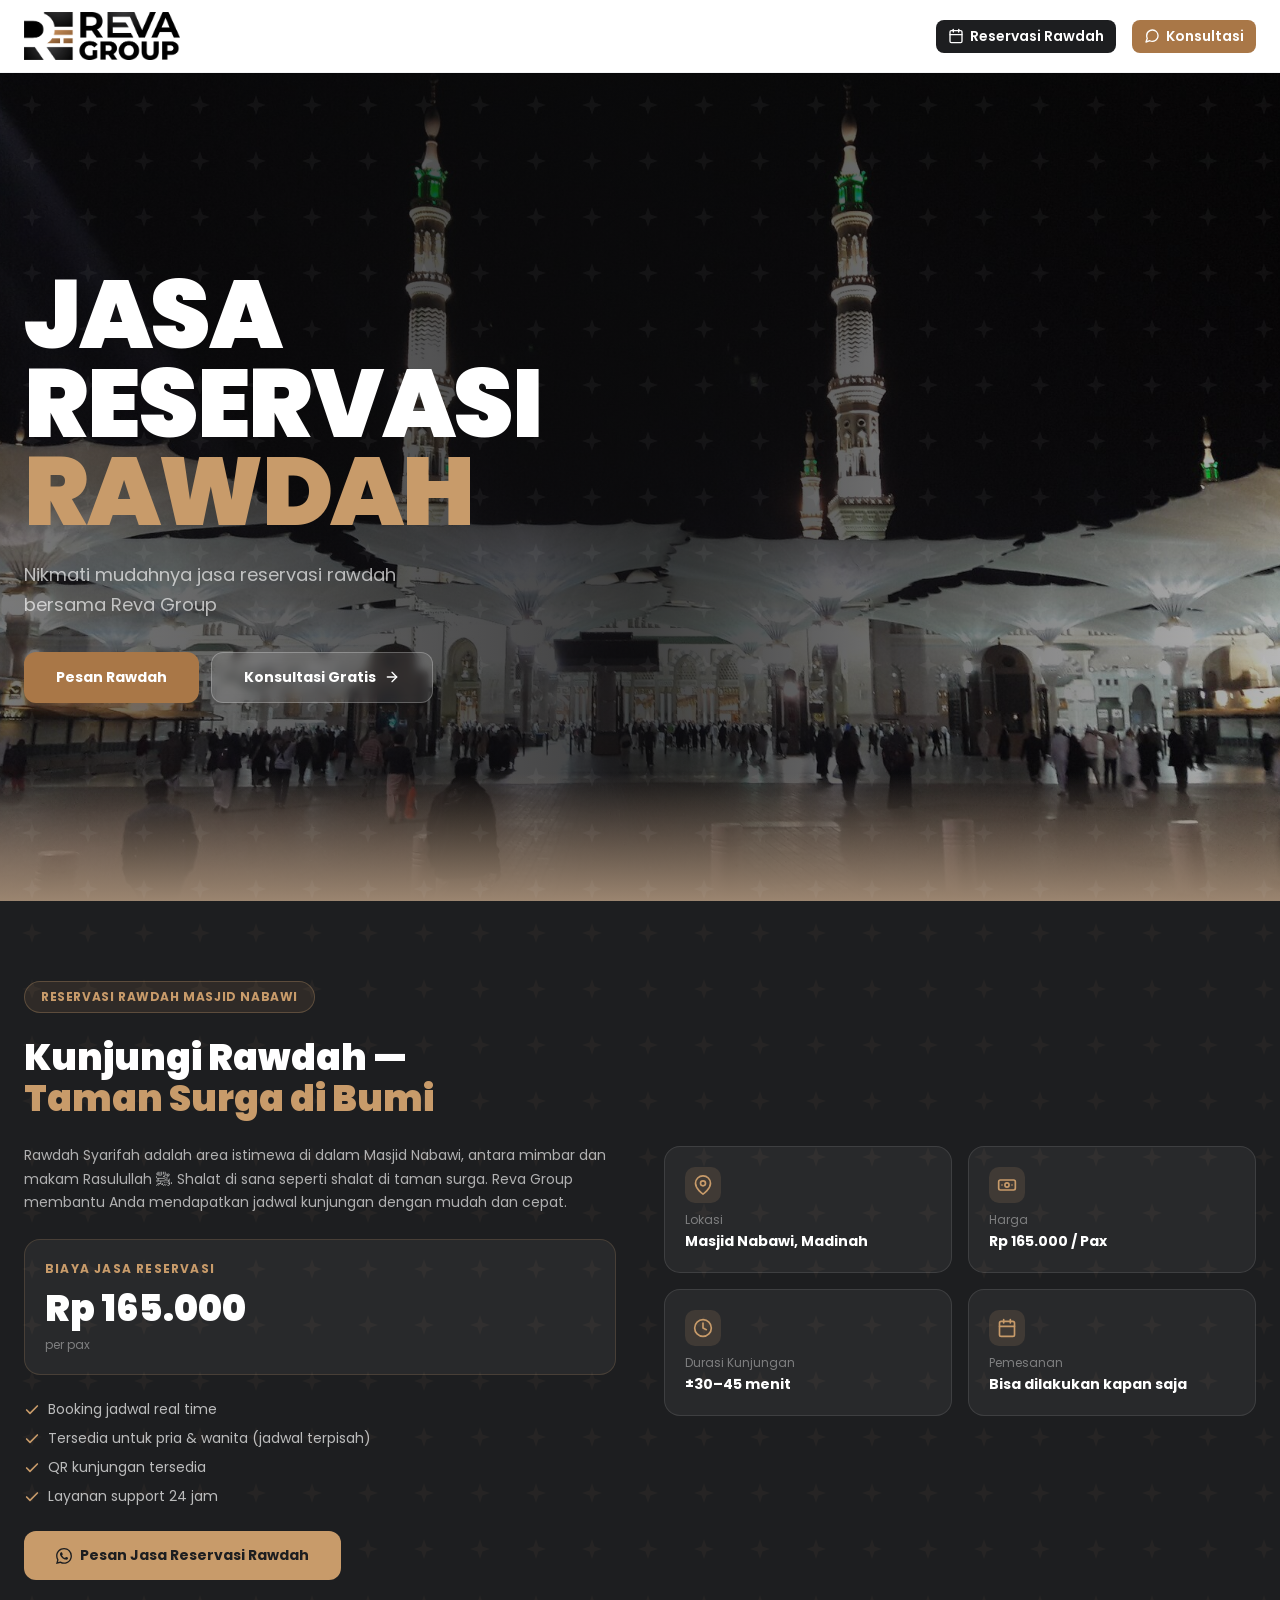
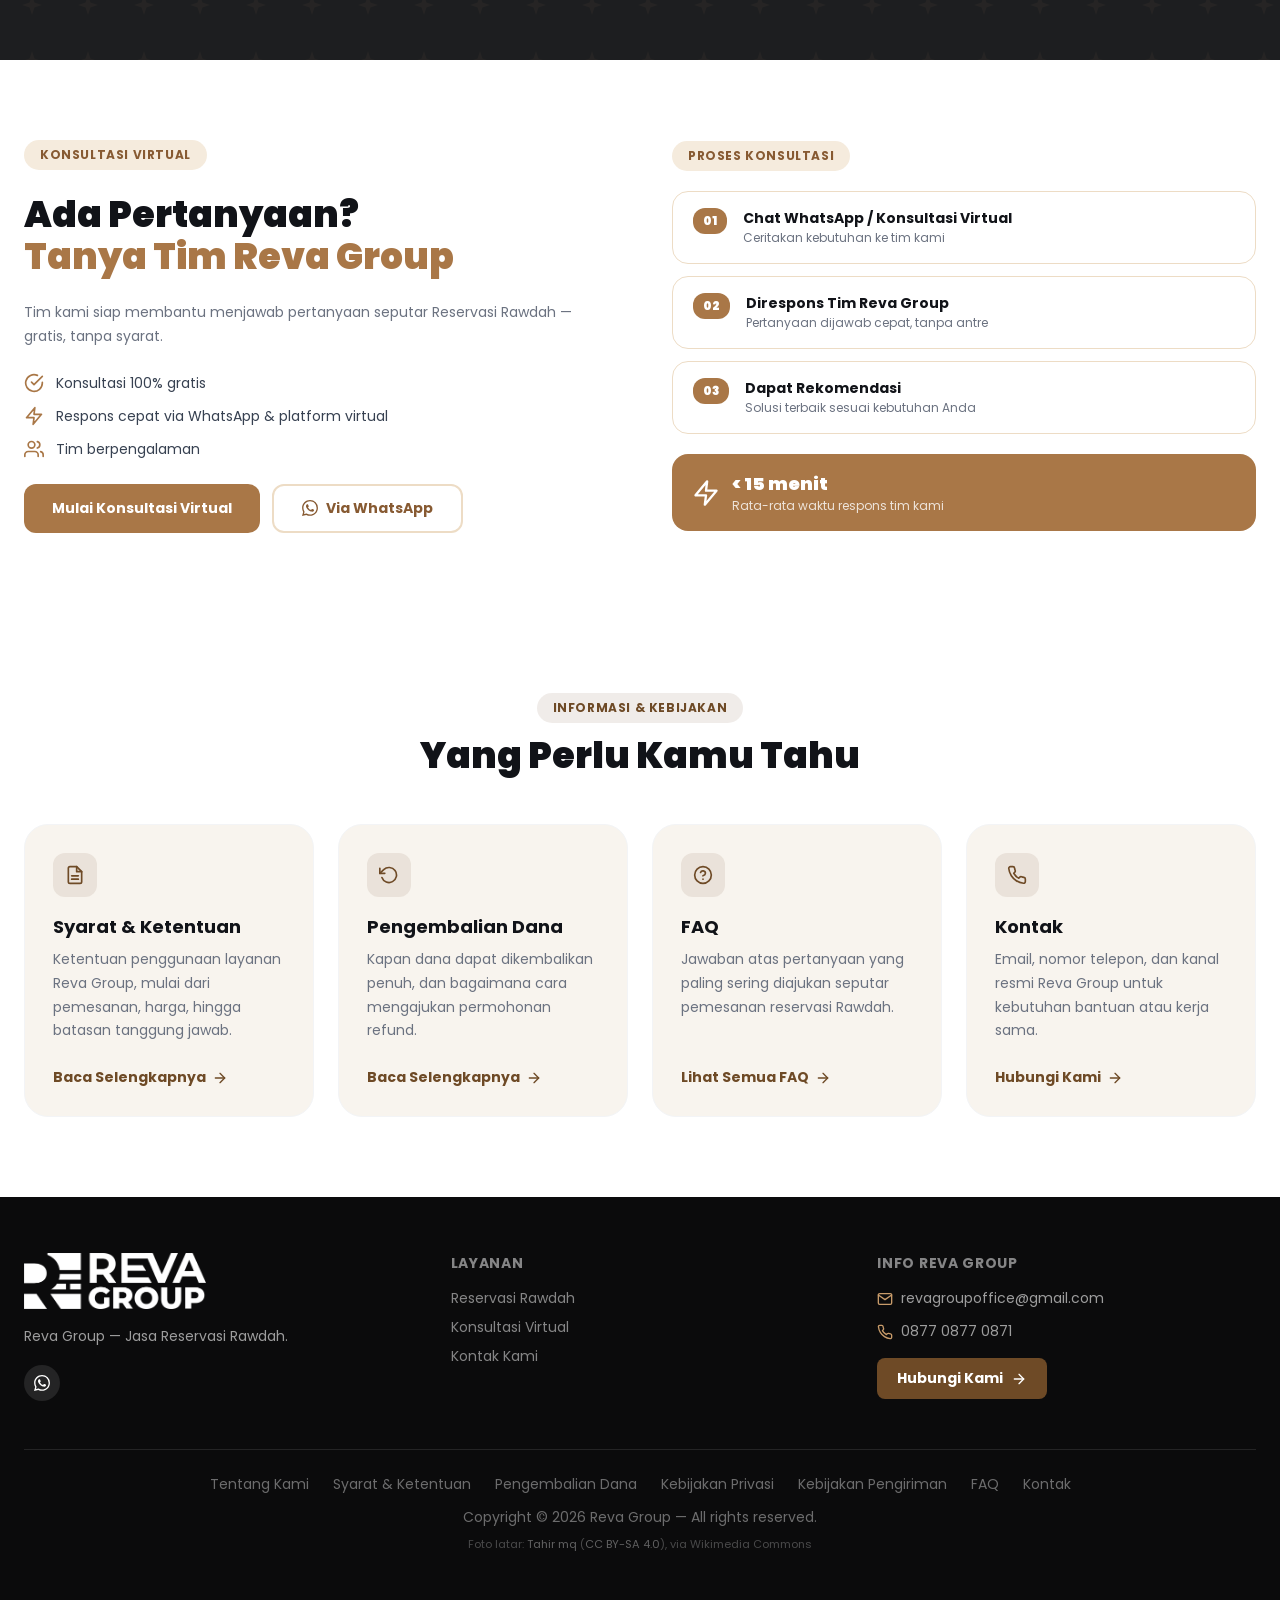
==== commit 09642879: "Perbarui harga jasa reservasi jadi Rp 165.000/pax Co-Authored-By: Claude Fable 5 <noreply@anthropic." ====
--- a/index.html
+++ b/index.html
@@ -108,7 +108,7 @@
 
           <div class="price-card">
             <p class="price-label">Biaya Jasa Reservasi</p>
-            <p class="price-value">Rp 109.000</p>
+            <p class="price-value">Rp 165.000</p>
             <p class="price-unit">per pax</p>
           </div>
 
@@ -150,7 +150,7 @@
               <svg class="icon" viewBox="0 0 24 24" fill="none" stroke="currentColor" stroke-width="2" stroke-linecap="round" stroke-linejoin="round"><rect x="2" y="6" width="20" height="12" rx="2"/><circle cx="12" cy="12" r="2.5"/><path d="M6 12h.01M18 12h.01"/></svg>
             </span>
             <p class="fact-label">Harga</p>
-            <p class="fact-value">Rp 109.000 / Pax</p>
+            <p class="fact-value">Rp 165.000 / Pax</p>
           </div>
           <div class="fact-card">
             <span class="fact-icon">
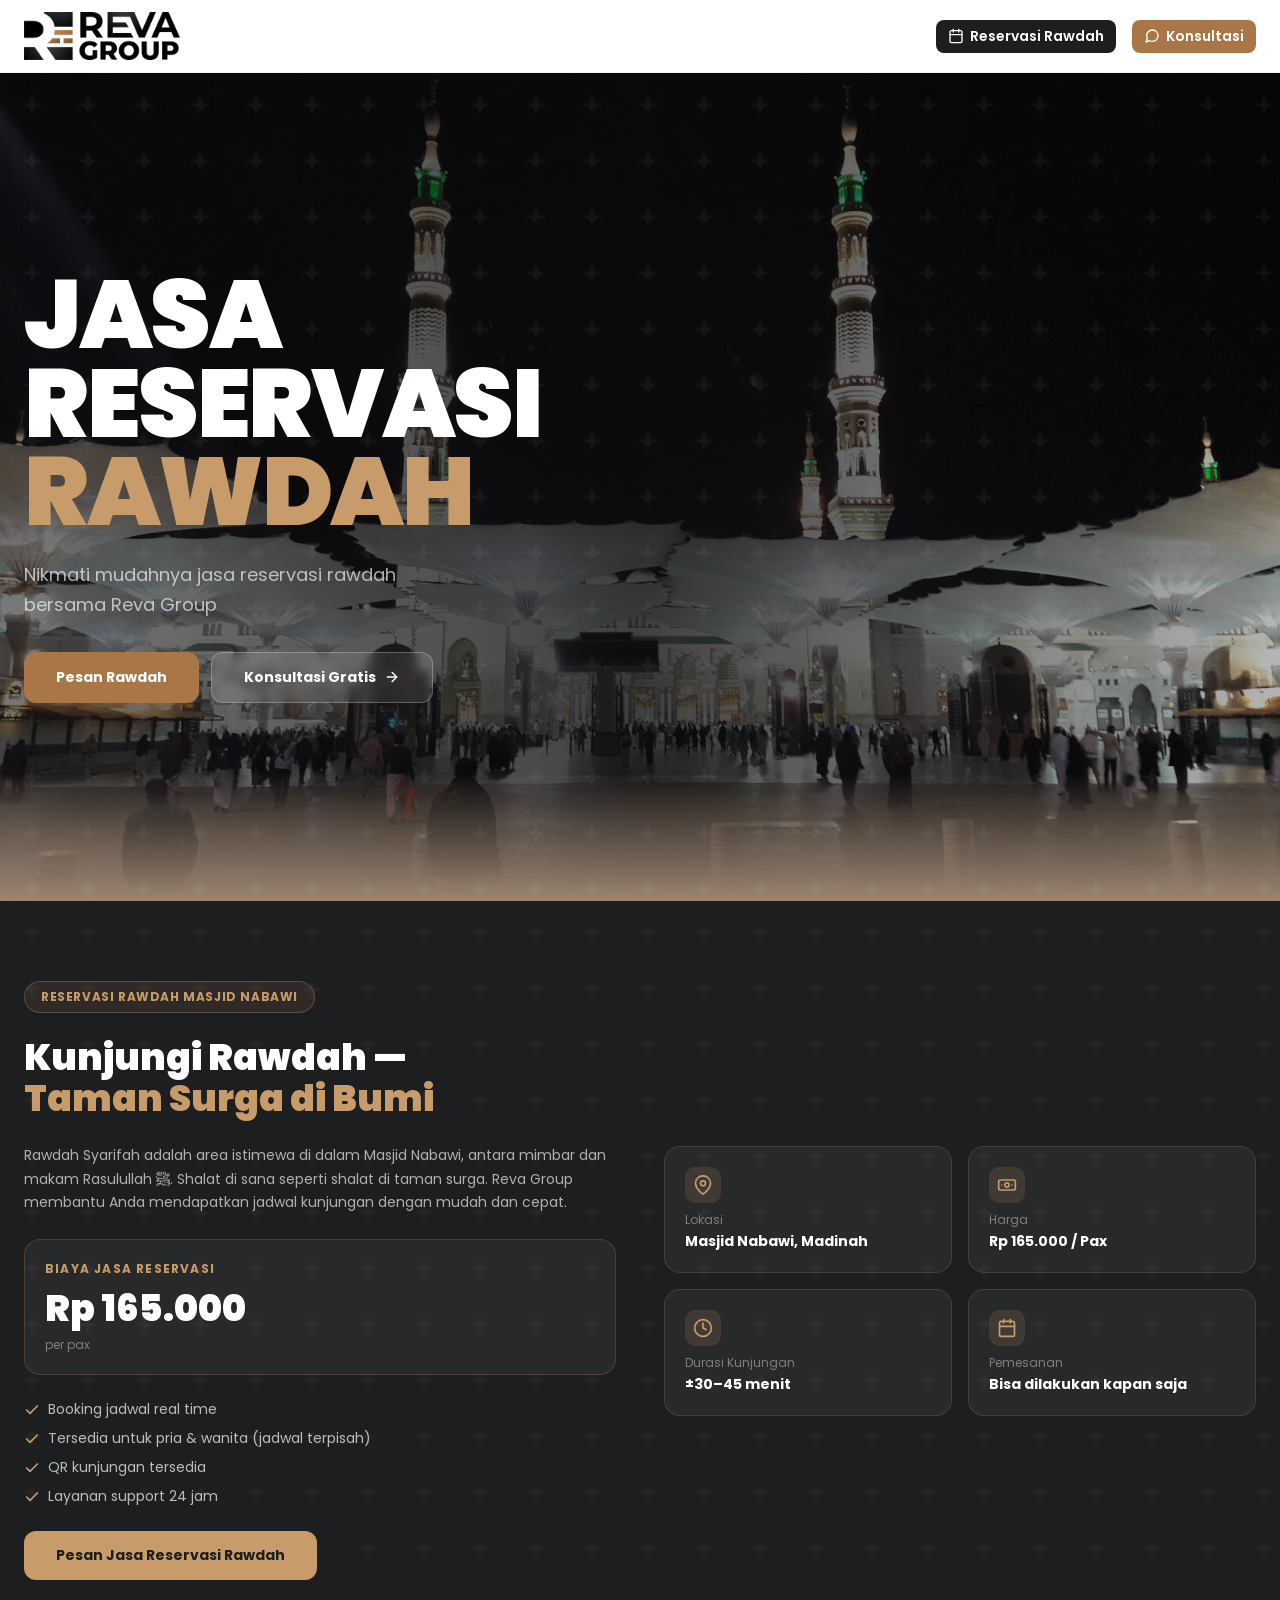
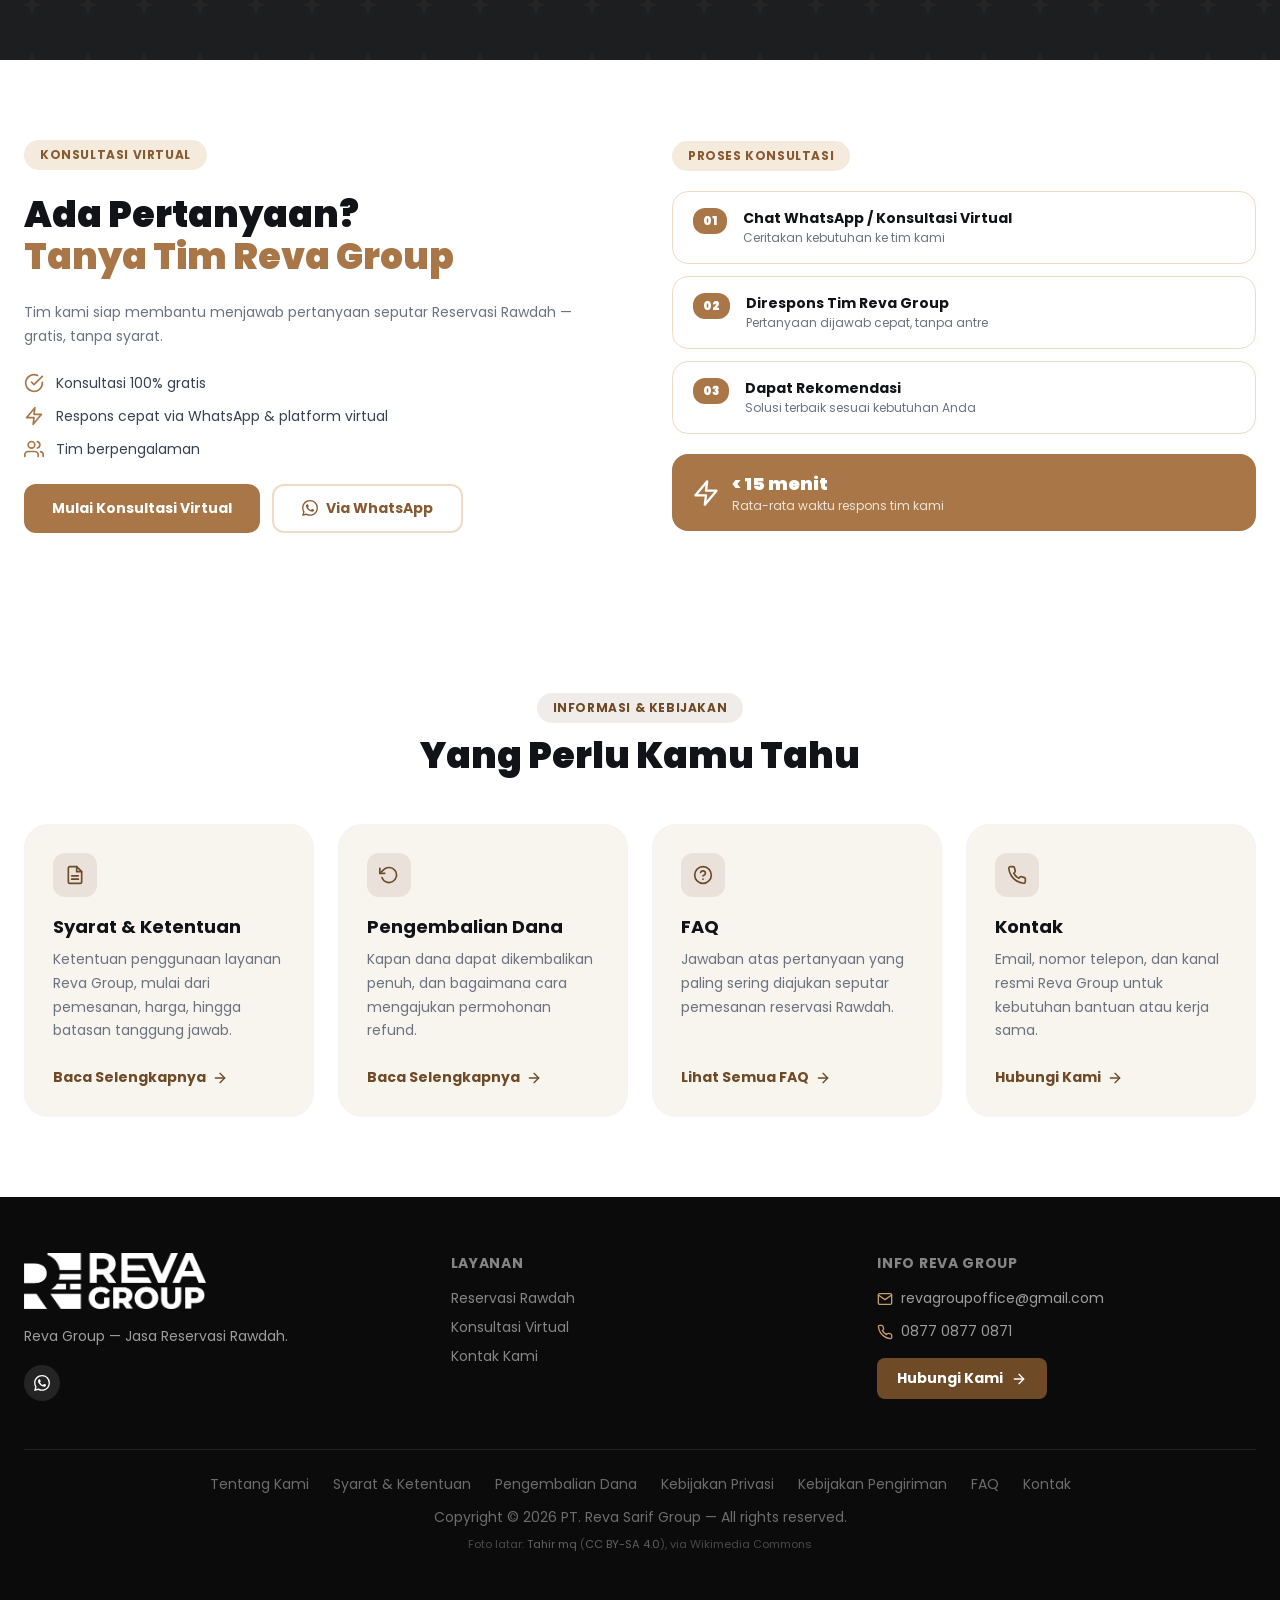
==== commit 4024fb04: "Ganti alur pemesanan: pop-up pembayaran BCA lalu konfirmasi WhatsApp Tombol 'Pesan via WhatsApp' men" ====
--- a/index.html
+++ b/index.html
@@ -22,7 +22,7 @@
       </a>
 
       <nav class="nav-desktop" aria-label="Navigasi utama">
-        <a href="#rawdah" class="nav-pill dark">
+        <a href="reservasi.html" class="nav-pill dark">
           <svg class="icon-sm" viewBox="0 0 24 24" fill="none" stroke="currentColor" stroke-width="2" stroke-linecap="round" stroke-linejoin="round"><rect x="3" y="4" width="18" height="18" rx="2"/><line x1="16" y1="2" x2="16" y2="6"/><line x1="8" y1="2" x2="8" y2="6"/><line x1="3" y1="10" x2="21" y2="10"/></svg>
           Reservasi Rawdah
         </a>
@@ -38,7 +38,7 @@
     </div>
 
     <nav class="nav-mobile" id="navMobile" aria-label="Navigasi seluler">
-      <a href="#rawdah">Reservasi Rawdah</a>
+      <a href="reservasi.html">Reservasi Rawdah</a>
       <a href="#konsultasi">Konsultasi</a>
       <a href="kontak.html">Kontak</a>
     </nav>
@@ -71,7 +71,7 @@
         </h1>
         <p class="hero-sub">Nikmati mudahnya jasa reservasi rawdah bersama Reva Group</p>
         <div class="hero-actions">
-          <a href="https://wa.me/6287708770871?text=Halo%20Reva%20Group%2C%20saya%20ingin%20memesan%20jasa%20reservasi%20Rawdah" class="btn btn-accent">Pesan Rawdah</a>
+          <a href="reservasi.html" class="btn btn-accent">Pesan Rawdah</a>
           <a href="#konsultasi" class="btn btn-glass">
             Konsultasi Gratis
             <svg class="icon-sm" viewBox="0 0 24 24" fill="none" stroke="currentColor" stroke-width="2" stroke-linecap="round" stroke-linejoin="round"><line x1="5" y1="12" x2="19" y2="12"/><polyline points="12 5 19 12 12 19"/></svg>
@@ -131,8 +131,7 @@
             </li>
           </ul>
 
-          <a href="https://wa.me/6287708770871?text=Halo%20Reva%20Group%2C%20saya%20ingin%20memesan%20jasa%20reservasi%20Rawdah" class="btn btn-gold">
-            <svg class="icon-sm" viewBox="0 0 24 24" fill="currentColor"><path d="M17.472 14.382c-.297-.149-1.758-.867-2.03-.967-.273-.099-.471-.148-.67.15-.197.297-.767.966-.94 1.164-.173.199-.347.223-.644.075-.297-.15-1.255-.463-2.39-1.475-.883-.788-1.48-1.761-1.653-2.059-.173-.297-.018-.458.13-.606.134-.133.297-.347.446-.52.149-.174.198-.298.298-.497.099-.198.05-.371-.025-.52-.075-.149-.669-1.612-.916-2.207-.242-.579-.487-.5-.669-.51-.173-.008-.371-.01-.57-.01-.198 0-.52.074-.792.372-.272.297-1.04 1.016-1.04 2.479 0 1.462 1.065 2.875 1.213 3.074.149.198 2.096 3.2 5.077 4.487.709.306 1.262.489 1.694.625.712.227 1.36.195 1.871.118.571-.085 1.758-.719 2.006-1.413.248-.694.248-1.289.173-1.413-.074-.124-.272-.198-.57-.347m-5.421 7.403h-.004a9.87 9.87 0 0 1-5.031-1.378l-.361-.214-3.741.982.998-3.648-.235-.374a9.86 9.86 0 0 1-1.511-5.26c.001-5.45 4.436-9.884 9.888-9.884 2.64 0 5.122 1.03 6.988 2.898a9.825 9.825 0 0 1 2.893 6.994c-.003 5.45-4.437 9.884-9.884 9.884m8.413-18.297A11.815 11.815 0 0 0 12.05 0C5.495 0 .16 5.335.157 11.892c0 2.096.547 4.142 1.588 5.945L.057 24l6.305-1.654a11.882 11.882 0 0 0 5.683 1.448h.005c6.554 0 11.89-5.335 11.893-11.893a11.821 11.821 0 0 0-3.48-8.413z"/></svg>
+          <a href="reservasi.html" class="btn btn-gold">
             Pesan Jasa Reservasi Rawdah
           </a>
         </div>
@@ -328,7 +327,7 @@
         <div class="footer-col">
           <h3>Layanan</h3>
           <div class="footer-links">
-            <a href="index.html#rawdah">Reservasi Rawdah</a>
+            <a href="reservasi.html">Reservasi Rawdah</a>
             <a href="index.html#konsultasi">Konsultasi Virtual</a>
             <a href="kontak.html">Kontak Kami</a>
           </div>
@@ -363,7 +362,7 @@
           <a href="faq.html">FAQ</a>
           <a href="kontak.html">Kontak</a>
         </div>
-        <p>Copyright &copy; 2026 Reva Group &mdash; All rights reserved.</p>
+        <p>Copyright &copy; 2026 PT. Reva Sarif Group &mdash; All rights reserved.</p>
         <p class="photo-credit">Foto latar: <a href="https://commons.wikimedia.org/wiki/File:Masjid_Nabwi_14.jpg">Tahir mq</a> (<a href="https://creativecommons.org/licenses/by-sa/4.0/">CC BY-SA 4.0</a>), via Wikimedia Commons</p>
       </div>
     </div>
--- a/css/style.css
+++ b/css/style.css
@@ -587,6 +587,358 @@
 .faq-item[open] summary { color: var(--bronze-dark); }
 .faq-body { padding: 0 1.25rem 1.125rem; font-size: 0.875rem; line-height: 1.8; color: var(--muted); }
 
+/* ---------- Halaman Reservasi ---------- */
+.booking-section { background: #F6F2EB; padding: 4rem 0; }
+
+.booking-grid {
+  display: grid;
+  grid-template-columns: 1fr;
+  gap: 2.5rem;
+  align-items: start;
+}
+@media (min-width: 1024px) {
+  .booking-grid { grid-template-columns: minmax(0, 1fr) 380px; }
+  .booking-side { position: sticky; top: 6rem; }
+}
+
+.booking-card {
+  min-width: 0;
+  overflow: hidden;
+  border-radius: 1.5rem;
+  background: #fff;
+  box-shadow: 0 10px 30px -12px rgba(29, 30, 32, 0.25);
+}
+.booking-head {
+  background: linear-gradient(to right, var(--charcoal), #3A3428);
+  padding: 1.25rem 1.5rem;
+}
+.booking-head h2 { font-size: 1.125rem; font-weight: 700; color: #fff; }
+.booking-head p { margin-top: 0.125rem; font-size: 0.75rem; color: rgba(255, 255, 255, 0.6); }
+.booking-body { padding: 1.25rem; display: grid; gap: 1rem; }
+
+.price-row {
+  display: flex;
+  align-items: center;
+  justify-content: space-between;
+  border-radius: 0.75rem;
+  background: rgba(29, 30, 32, 0.05);
+  padding: 0.75rem 1rem;
+}
+.price-row .lbl { font-size: 0.75rem; font-weight: 600; letter-spacing: 0.03em; text-transform: uppercase; color: var(--muted); }
+.price-row .val { font-size: 1rem; font-weight: 900; color: var(--charcoal); }
+.price-row .val small { margin-left: 0.25rem; font-size: 0.75rem; font-weight: 500; color: #9CA3AF; }
+
+.seg-toggle { display: flex; gap: 0.5rem; border-radius: 1rem; background: #F3F4F6; padding: 0.375rem; }
+.seg-toggle button {
+  flex: 1;
+  border: 0;
+  border-radius: 0.75rem;
+  padding: 0.625rem;
+  font-family: inherit;
+  font-size: 0.875rem;
+  font-weight: 700;
+  color: var(--muted);
+  background: transparent;
+  cursor: pointer;
+  transition: background-color 0.2s, color 0.2s;
+}
+.seg-toggle button.active-female { background: #C2557C; color: #fff; }
+.seg-toggle button.active-male { background: var(--charcoal); color: #fff; }
+
+.slot-panel { overflow: hidden; border-radius: 1rem; border: 2px solid var(--bronze-line); transition: border-color 0.2s; }
+.slot-panel.female { border-color: #EBB8CB; }
+.slot-panel.male { border-color: #C9CBCF; }
+.slot-panel-head { display: flex; align-items: center; justify-content: space-between; padding: 0.875rem 1rem; }
+.slot-panel.female .slot-panel-head { background: #C2557C; }
+.slot-panel.male .slot-panel-head { background: var(--charcoal); }
+.slot-panel-head p { font-size: 0.875rem; font-weight: 700; color: #fff; }
+.slot-panel-body { padding: 1rem; display: grid; gap: 1.125rem; }
+
+.was-note { font-size: 0.7rem; color: #9CA3AF; }
+.was-note strong { color: var(--muted); }
+
+.month-tabs { display: flex; gap: 0.375rem; }
+.month-tabs button {
+  flex: 1;
+  border: 1px solid var(--line);
+  border-radius: 0.5rem;
+  background: #fff;
+  padding: 0.5rem 0.25rem;
+  font-family: inherit;
+  font-size: 0.75rem;
+  font-weight: 600;
+  color: var(--muted);
+  cursor: pointer;
+}
+.month-tabs button.active { background: var(--charcoal); border-color: var(--charcoal); color: #fff; }
+
+.status-row { display: flex; flex-wrap: wrap; align-items: center; justify-content: space-between; gap: 0.375rem; }
+.status-pill { border-radius: 9999px; padding: 0.25rem 0.625rem; font-size: 0.7rem; font-weight: 600; background: #ECFDF5; color: #047857; }
+.status-pill.empty { background: #FEF2F2; color: #B91C1C; }
+.status-meta { display: flex; align-items: center; gap: 0.5rem; font-size: 0.7rem; color: #9CA3AF; }
+.status-meta button {
+  border: 0;
+  background: none;
+  padding: 0;
+  font-family: inherit;
+  font-size: 0.7rem;
+  font-weight: 600;
+  color: var(--muted);
+  cursor: pointer;
+  text-decoration: underline;
+  text-underline-offset: 2px;
+}
+.status-meta button:disabled { opacity: 0.5; }
+
+.date-strip { display: flex; gap: 0.375rem; overflow-x: auto; padding-bottom: 0.25rem; scrollbar-width: thin; }
+.date-strip button {
+  display: flex;
+  flex-direction: column;
+  align-items: center;
+  gap: 0.125rem;
+  flex-shrink: 0;
+  min-width: 3rem;
+  border: 1px solid var(--line);
+  border-radius: 0.75rem;
+  background: #fff;
+  padding: 0.5rem 0.375rem;
+  font-family: inherit;
+  cursor: pointer;
+}
+.date-strip button:disabled { opacity: 0.35; cursor: not-allowed; }
+.date-strip .d-num { font-size: 0.875rem; font-weight: 700; color: var(--text); }
+.date-strip .d-day { font-size: 0.625rem; text-transform: uppercase; color: #9CA3AF; }
+.date-strip .d-dot { width: 0.375rem; height: 0.375rem; border-radius: 9999px; background: transparent; }
+.date-strip button.has-slot .d-dot { background: #C2557C; }
+.slot-panel.male .date-strip button.has-slot .d-dot { background: var(--bronze); }
+.date-strip button.selected { border-color: var(--charcoal); background: var(--charcoal); }
+.date-strip button.selected .d-num, .date-strip button.selected .d-day { color: #fff; }
+
+.time-list { display: grid; gap: 0.375rem; max-height: 16rem; overflow-y: auto; padding-right: 0.25rem; }
+.time-row {
+  display: flex;
+  align-items: center;
+  justify-content: space-between;
+  border: 1px solid var(--line);
+  border-radius: 0.75rem;
+  background: #fff;
+  padding: 0.625rem 0.875rem;
+  font-family: inherit;
+  cursor: pointer;
+  text-align: left;
+}
+.time-row:hover { border-color: var(--bronze); }
+.time-row .t-time { font-size: 0.875rem; font-weight: 700; color: var(--text); }
+.time-row .t-left { font-size: 0.7rem; font-weight: 600; color: #047857; }
+.time-row.selected { border-color: var(--charcoal); background: var(--charcoal); }
+.time-row.selected .t-time, .time-row.selected .t-left { color: #fff; }
+.time-empty { padding: 1rem; text-align: center; font-size: 0.8rem; color: #9CA3AF; }
+
+.pax-row { display: flex; align-items: center; justify-content: space-between; border-radius: 0.75rem; border: 1px solid var(--line); padding: 0.75rem 1rem; }
+.pax-row .lbl { font-size: 0.8rem; font-weight: 600; color: var(--text); }
+.pax-stepper { display: flex; align-items: center; gap: 0.75rem; }
+.pax-stepper button {
+  width: 2rem;
+  height: 2rem;
+  border: 1px solid var(--bronze-line);
+  border-radius: 0.5rem;
+  background: #fff;
+  font-family: inherit;
+  font-size: 1rem;
+  font-weight: 700;
+  color: var(--bronze-dark);
+  cursor: pointer;
+}
+.pax-stepper button:disabled { opacity: 0.4; cursor: not-allowed; }
+.pax-stepper .pax-val { min-width: 1.5rem; text-align: center; font-size: 0.9375rem; font-weight: 800; }
+
+.summary-box { border-radius: 0.75rem; background: var(--cream); border: 1px solid var(--bronze-line); padding: 1rem; display: grid; gap: 0.375rem; }
+.summary-box .s-row { display: flex; justify-content: space-between; font-size: 0.8rem; color: var(--muted); }
+.summary-box .s-row strong { color: var(--text); font-weight: 600; }
+.summary-box .s-total { display: flex; justify-content: space-between; border-top: 1px dashed var(--bronze-line); margin-top: 0.375rem; padding-top: 0.625rem; font-size: 0.9375rem; font-weight: 800; color: var(--charcoal); }
+
+.btn-book {
+  display: flex;
+  align-items: center;
+  justify-content: center;
+  gap: 0.5rem;
+  width: 100%;
+  border: 0;
+  border-radius: 0.875rem;
+  background: var(--bronze);
+  padding: 1rem;
+  font-family: inherit;
+  font-size: 0.9375rem;
+  font-weight: 800;
+  color: #fff;
+  cursor: pointer;
+  box-shadow: 0 10px 15px -3px rgba(135, 90, 50, 0.35);
+  transition: background-color 0.2s, transform 0.2s;
+}
+.btn-book:hover { background: var(--bronze-strong); transform: translateY(-1px); }
+.btn-book:disabled { background: #D1D5DB; box-shadow: none; cursor: not-allowed; transform: none; }
+.book-note { text-align: center; font-size: 0.7rem; color: #9CA3AF; }
+
+.side-card { border-radius: 1.5rem; background: #fff; box-shadow: 0 4px 16px -8px rgba(29, 30, 32, 0.12); padding: 1.75rem; }
+.side-card + .side-card { margin-top: 1.5rem; }
+.side-card-head { display: flex; align-items: center; gap: 0.75rem; margin-bottom: 1.125rem; }
+.side-card-head .info-icon { margin-bottom: 0; width: 2.5rem; height: 2.5rem; }
+.side-card-head h2 { font-size: 1.0625rem; font-weight: 700; color: var(--text); }
+.side-card p, .side-card li { font-size: 0.8125rem; line-height: 1.7; color: var(--muted); }
+.side-card ul { display: grid; gap: 0.625rem; }
+.side-card ul li { display: flex; align-items: flex-start; gap: 0.625rem; }
+.side-card ul li .icon-sm { margin-top: 0.15rem; color: var(--bronze); }
+
+.flow-steps { position: relative; display: grid; gap: 1.25rem; }
+.flow-steps::before { content: ""; position: absolute; top: 0.5rem; bottom: 0.5rem; left: 1.125rem; width: 1px; background: var(--line); }
+.flow-step { position: relative; display: flex; align-items: flex-start; gap: 0.875rem; }
+.flow-step .num {
+  position: relative;
+  z-index: 1;
+  display: flex;
+  align-items: center;
+  justify-content: center;
+  width: 2.25rem;
+  height: 2.25rem;
+  flex-shrink: 0;
+  border-radius: 9999px;
+  background: var(--bronze-pale);
+  border: 1px solid var(--bronze-line);
+  font-size: 0.8125rem;
+  font-weight: 800;
+  color: var(--bronze-dark);
+}
+.flow-step .t { padding-top: 0.25rem; }
+.flow-step .t p:first-child { font-size: 0.8125rem; font-weight: 600; color: var(--text); }
+.flow-step .t p:last-child { margin-top: 0.125rem; font-size: 0.7rem; color: var(--muted); }
+
+.booking-error {
+  border-radius: 1rem;
+  border: 1px solid #FDE68A;
+  background: #FFFBEB;
+  padding: 1rem;
+  font-size: 0.8125rem;
+  color: #92400E;
+  text-align: center;
+}
+.booking-error a { font-weight: 700; color: #92400E; text-decoration: underline; }
+
+/* Modal pembayaran */
+.modal-overlay {
+  position: fixed;
+  inset: 0;
+  z-index: 100;
+  display: flex;
+  align-items: center;
+  justify-content: center;
+  background: rgba(11, 11, 12, 0.6);
+  backdrop-filter: blur(3px);
+  padding: 1rem;
+}
+.modal-overlay[hidden] { display: none; }
+
+.modal-card {
+  width: 100%;
+  max-width: 26rem;
+  max-height: 90vh;
+  overflow-y: auto;
+  border-radius: 1.25rem;
+  background: #fff;
+  box-shadow: 0 25px 60px -15px rgba(11, 11, 12, 0.45);
+  animation: modalIn 0.22s ease;
+}
+@keyframes modalIn {
+  from { opacity: 0; transform: translateY(14px) scale(0.98); }
+  to { opacity: 1; transform: none; }
+}
+
+.modal-head {
+  display: flex;
+  align-items: center;
+  justify-content: space-between;
+  padding: 1.125rem 1.25rem;
+  border-bottom: 1px solid var(--line);
+}
+.modal-head h3 { font-size: 1rem; font-weight: 800; color: var(--text); }
+.modal-close {
+  display: inline-flex;
+  align-items: center;
+  justify-content: center;
+  width: 2rem;
+  height: 2rem;
+  border: 0;
+  border-radius: 9999px;
+  background: #F3F4F6;
+  font-family: inherit;
+  font-size: 1.125rem;
+  line-height: 1;
+  color: var(--muted);
+  cursor: pointer;
+}
+.modal-close:hover { background: var(--line); color: var(--text); }
+
+.modal-body { padding: 1.25rem; display: grid; gap: 1rem; }
+
+.bank-box {
+  border-radius: 1rem;
+  border: 1.5px solid var(--bronze-line);
+  background: var(--cream);
+  padding: 1.125rem;
+  text-align: center;
+}
+.bank-box .bank-name {
+  font-size: 0.7rem;
+  font-weight: 700;
+  letter-spacing: 0.08em;
+  text-transform: uppercase;
+  color: var(--bronze-dark);
+}
+.bank-box .bank-no {
+  margin-top: 0.375rem;
+  font-size: 1.625rem;
+  font-weight: 900;
+  letter-spacing: 0.06em;
+  color: var(--charcoal);
+}
+.bank-box .bank-holder { margin-top: 0.25rem; font-size: 0.8125rem; font-weight: 600; color: var(--text); }
+.btn-copy {
+  margin-top: 0.75rem;
+  border: 1px solid var(--bronze-line);
+  border-radius: 9999px;
+  background: #fff;
+  padding: 0.4rem 1rem;
+  font-family: inherit;
+  font-size: 0.75rem;
+  font-weight: 700;
+  color: var(--bronze-dark);
+  cursor: pointer;
+  transition: background-color 0.2s;
+}
+.btn-copy:hover { background: var(--bronze-pale); }
+
+.modal-note { font-size: 0.72rem; line-height: 1.65; color: var(--muted); text-align: center; }
+.modal-note a { color: var(--bronze-dark); font-weight: 600; }
+.modal-note a:hover { text-decoration: underline; }
+
+.btn-back {
+  width: 100%;
+  border: 0;
+  background: none;
+  padding: 0.375rem;
+  font-family: inherit;
+  font-size: 0.8125rem;
+  font-weight: 600;
+  color: var(--muted);
+  cursor: pointer;
+}
+.btn-back:hover { color: var(--text); }
+
+.cta-band { background: var(--charcoal); padding: 3.5rem 0; text-align: center; }
+.cta-band h2 { font-size: clamp(1.5rem, 3vw, 1.875rem); font-weight: 800; color: #fff; }
+.cta-band p { margin-top: 0.5rem; font-size: 0.875rem; color: rgba(255, 255, 255, 0.6); }
+.cta-band .btn-gold { margin-top: 1.5rem; }
+
+/* ---------- Kontak ---------- */
 .contact-grid { display: grid; grid-template-columns: 1fr; gap: 1.25rem; margin-top: 0.5rem; }
 .contact-card {
   border-radius: 1.25rem;
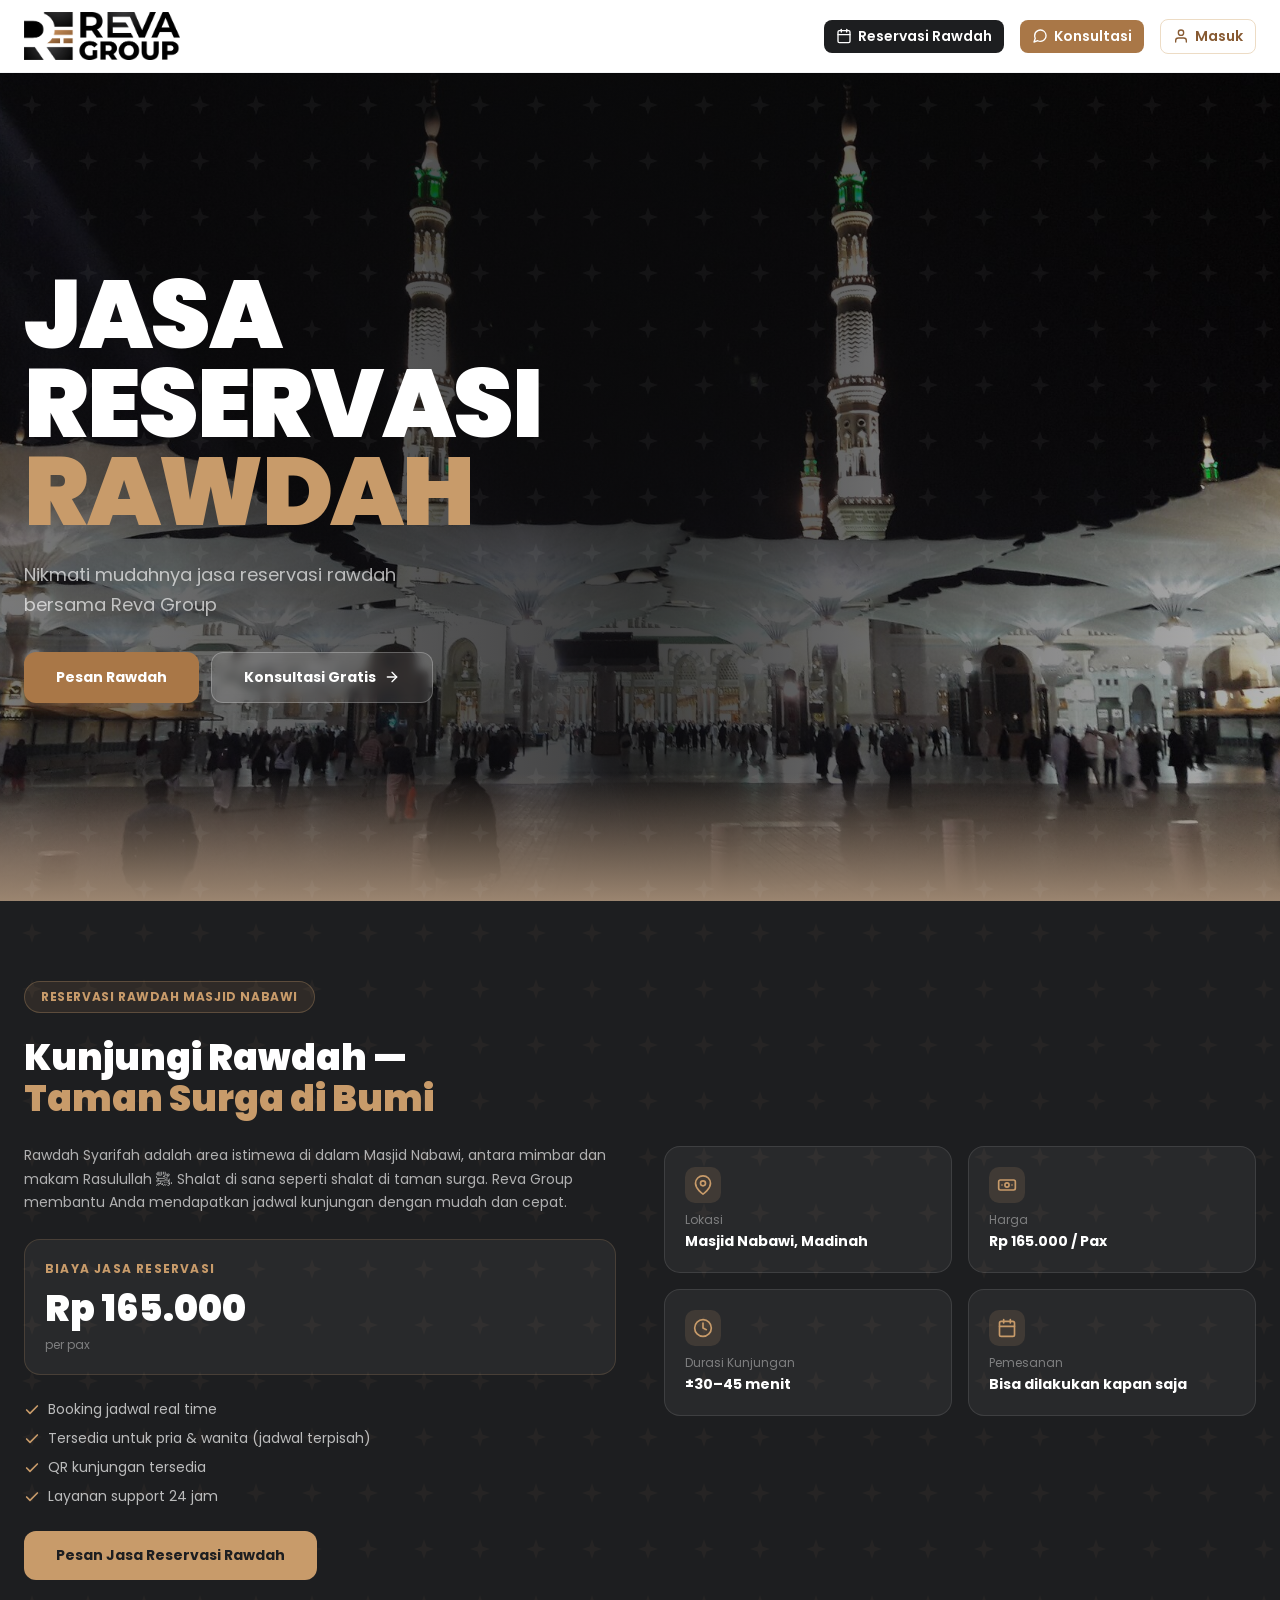
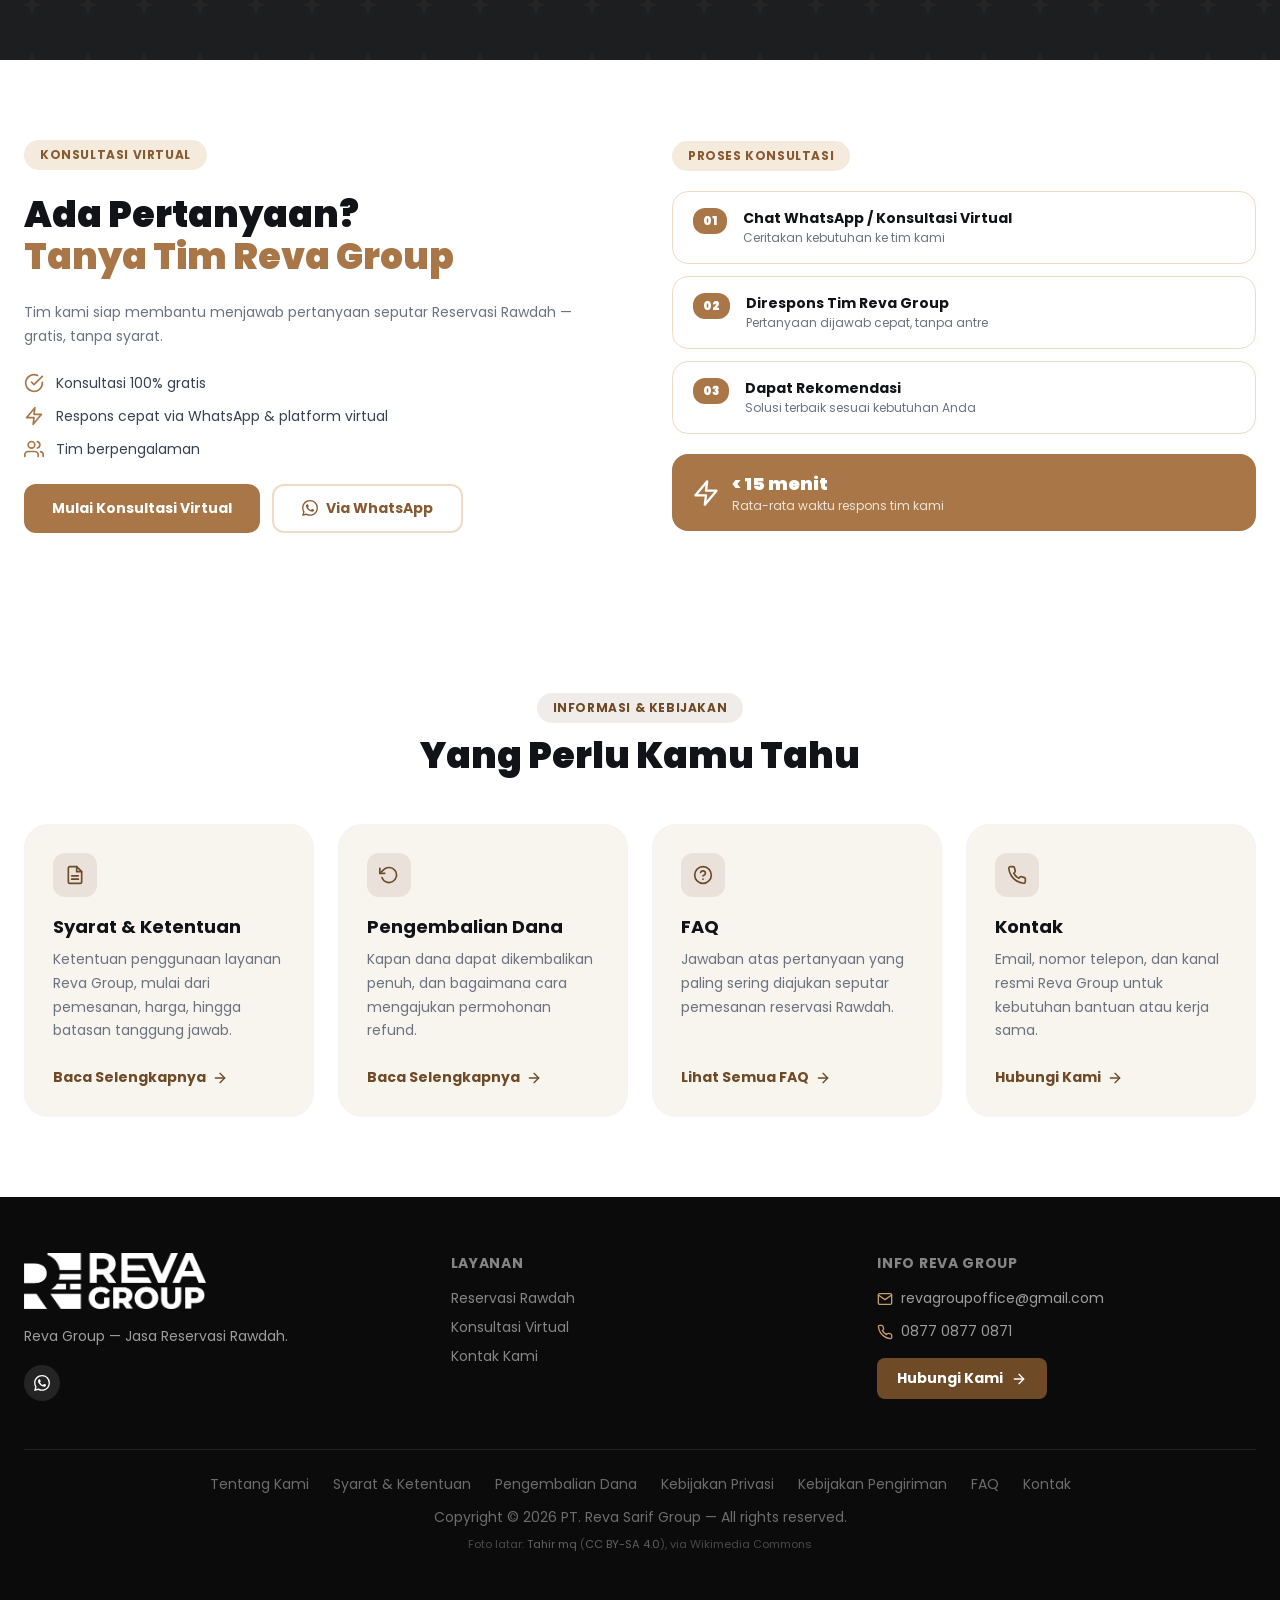
==== commit 1d70dcd8: "Tambah akun jamaah, panel admin, dan infrastruktur marketing Backend baru: Cloudflare Worker (revagr" ====
--- a/index.html
+++ b/index.html
@@ -30,6 +30,10 @@
           <svg class="icon-sm" viewBox="0 0 24 24" fill="none" stroke="currentColor" stroke-width="2" stroke-linecap="round" stroke-linejoin="round"><path d="M21 11.5a8.38 8.38 0 0 1-.9 3.8 8.5 8.5 0 0 1-7.6 4.7 8.38 8.38 0 0 1-3.8-.9L3 21l1.9-5.7a8.38 8.38 0 0 1-.9-3.8 8.5 8.5 0 0 1 4.7-7.6 8.38 8.38 0 0 1 3.8-.9h.5a8.48 8.48 0 0 1 8 8v.5z"/></svg>
           Konsultasi
         </a>
+        <a href="akun.html" class="nav-pill outline">
+          <svg class="icon-sm" viewBox="0 0 24 24" fill="none" stroke="currentColor" stroke-width="2" stroke-linecap="round" stroke-linejoin="round"><path d="M20 21v-2a4 4 0 0 0-4-4H8a4 4 0 0 0-4 4v2"/><circle cx="12" cy="7" r="4"/></svg>
+          <span class="nav-akun-label">Masuk</span>
+        </a>
       </nav>
 
       <button class="nav-toggle" aria-label="Buka menu" aria-expanded="false" aria-controls="navMobile">
@@ -41,6 +45,7 @@
       <a href="reservasi.html">Reservasi Rawdah</a>
       <a href="#konsultasi">Konsultasi</a>
       <a href="kontak.html">Kontak</a>
+      <a href="akun.html">Akun</a>
     </nav>
   </header>
 
@@ -368,6 +373,7 @@
     </div>
   </footer>
 
+  <script src="js/site.js"></script>
   <script src="js/main.js"></script>
 </body>
 </html>
--- a/css/style.css
+++ b/css/style.css
@@ -95,6 +95,8 @@
 .nav-pill.dark:hover { background: var(--charcoal-soft); }
 .nav-pill.accent { background: var(--bronze); }
 .nav-pill.accent:hover { background: var(--bronze-strong); }
+.nav-pill.outline { border: 1.5px solid var(--bronze-line); color: var(--bronze-dark); background: transparent; }
+.nav-pill.outline:hover { background: var(--bronze-pale); }
 
 .nav-toggle {
   display: inline-flex;
@@ -732,6 +734,15 @@
 .time-row .t-left { font-size: 0.7rem; font-weight: 600; color: #047857; }
 .time-row.selected { border-color: var(--charcoal); background: var(--charcoal); }
 .time-row.selected .t-time, .time-row.selected .t-left { color: #fff; }
+.time-row.sold-out {
+  background: #F9FAFB;
+  border-color: var(--line);
+  cursor: not-allowed;
+  opacity: 0.6;
+}
+.time-row.sold-out:hover { border-color: var(--line); }
+.time-row.sold-out .t-time { color: #9CA3AF; text-decoration: line-through; }
+.time-row.sold-out .t-left { color: #9CA3AF; }
 .time-empty { padding: 1rem; text-align: center; font-size: 0.8rem; color: #9CA3AF; }
 
 .pax-row { display: flex; align-items: center; justify-content: space-between; border-radius: 0.75rem; border: 1px solid var(--line); padding: 0.75rem 1rem; }
@@ -886,6 +897,11 @@
   padding: 1.125rem;
   text-align: center;
 }
+.bank-box .bank-logo {
+  height: 1.75rem;
+  width: auto;
+  margin: 0 auto 0.625rem;
+}
 .bank-box .bank-name {
   font-size: 0.7rem;
   font-weight: 700;
@@ -938,6 +954,103 @@
 .cta-band p { margin-top: 0.5rem; font-size: 0.875rem; color: rgba(255, 255, 255, 0.6); }
 .cta-band .btn-gold { margin-top: 1.5rem; }
 
+/* ---------- Akun & Admin ---------- */
+.auth-wrap { max-width: 26rem; margin: 0 auto; padding: 3.5rem 1.5rem 5rem; }
+.auth-card { border-radius: 1.5rem; background: #fff; border: 1px solid var(--line); box-shadow: 0 10px 30px -18px rgba(29, 30, 32, 0.25); overflow: hidden; }
+.auth-tabs { display: flex; border-bottom: 1px solid var(--line); }
+.auth-tabs button {
+  flex: 1; border: 0; background: none; padding: 1rem; font-family: inherit;
+  font-size: 0.875rem; font-weight: 700; color: var(--muted); cursor: pointer;
+  border-bottom: 2px solid transparent; margin-bottom: -1px;
+}
+.auth-tabs button.active { color: var(--bronze-dark); border-bottom-color: var(--bronze); }
+.auth-body { padding: 1.5rem; display: grid; gap: 0.875rem; }
+
+.field { display: grid; gap: 0.3rem; }
+.field label { font-size: 0.75rem; font-weight: 700; color: var(--text); }
+.field input, .field select, .field textarea {
+  width: 100%; border: 1px solid #E5E7EB; border-radius: 0.625rem; padding: 0.7rem 0.875rem;
+  font-family: inherit; font-size: 0.875rem; color: var(--text); background: #fff;
+}
+.field input:focus, .field select:focus { outline: 2px solid var(--bronze); outline-offset: 0; border-color: var(--bronze); }
+.field .hint { font-size: 0.7rem; color: var(--muted); }
+
+.form-alert { border-radius: 0.625rem; padding: 0.7rem 0.875rem; font-size: 0.8rem; line-height: 1.5; }
+.form-alert.error { background: #FEF2F2; color: #B91C1C; border: 1px solid #FECACA; }
+.form-alert.ok { background: #ECFDF5; color: #047857; border: 1px solid #A7F3D0; }
+
+.profile-grid { max-width: 56rem; margin: 0 auto; padding: 3rem 1.5rem 5rem; display: grid; gap: 1.5rem; }
+@media (min-width: 900px) { .profile-grid { grid-template-columns: 20rem 1fr; align-items: start; } }
+.profile-card { border-radius: 1.5rem; background: #fff; border: 1px solid var(--line); padding: 1.5rem; }
+.profile-card h2 { font-size: 1rem; font-weight: 800; margin-bottom: 1rem; }
+.profile-row { display: flex; justify-content: space-between; gap: 1rem; padding: 0.5rem 0; font-size: 0.85rem; border-bottom: 1px dashed var(--line); }
+.profile-row:last-of-type { border-bottom: 0; }
+.profile-row span { color: var(--muted); }
+.profile-row strong { font-weight: 600; text-align: right; word-break: break-all; }
+
+.order-card { border: 1px solid var(--line); border-radius: 1rem; padding: 1rem 1.25rem; display: grid; gap: 0.5rem; }
+.order-card + .order-card { margin-top: 0.75rem; }
+.order-top { display: flex; flex-wrap: wrap; justify-content: space-between; gap: 0.5rem; align-items: center; }
+.order-code { font-size: 0.8rem; font-weight: 800; color: var(--charcoal); letter-spacing: 0.02em; }
+.order-meta { font-size: 0.8rem; color: var(--muted); }
+.order-meta strong { color: var(--text); font-weight: 600; }
+
+.status-badge { border-radius: 9999px; padding: 0.25rem 0.75rem; font-size: 0.68rem; font-weight: 700; white-space: nowrap; }
+.st-menunggu_verifikasi { background: #FEF3C7; color: #92400E; }
+.st-terkonfirmasi { background: #DBEAFE; color: #1D4ED8; }
+.st-qr_terkirim { background: #D1FAE5; color: #047857; }
+.st-dibatalkan { background: #F3F4F6; color: #6B7280; }
+.st-refund { background: #FEE2E2; color: #B91C1C; }
+
+.btn-line {
+  display: inline-flex; align-items: center; gap: 0.4rem; border: 1.5px solid var(--bronze-line);
+  border-radius: 0.625rem; background: #fff; padding: 0.55rem 1rem; font-family: inherit;
+  font-size: 0.8rem; font-weight: 700; color: var(--bronze-dark); cursor: pointer;
+}
+.btn-line:hover { background: var(--bronze-pale); }
+.btn-danger-line { border-color: #FECACA; color: #B91C1C; }
+.btn-danger-line:hover { background: #FEF2F2; }
+
+/* Admin */
+.admin-layout { max-width: 80rem; margin: 0 auto; padding: 2rem 1.5rem 5rem; display: grid; gap: 1.5rem; }
+@media (min-width: 900px) { .admin-layout { grid-template-columns: 14rem 1fr; align-items: start; } }
+.admin-nav { display: grid; gap: 0.375rem; position: sticky; top: 6rem; }
+.admin-nav button {
+  display: flex; align-items: center; gap: 0.6rem; border: 0; border-radius: 0.75rem;
+  background: transparent; padding: 0.7rem 1rem; font-family: inherit; font-size: 0.85rem;
+  font-weight: 600; color: var(--muted); cursor: pointer; text-align: left;
+}
+.admin-nav button:hover { background: var(--cream); color: var(--text); }
+.admin-nav button.active { background: var(--charcoal); color: #fff; }
+.admin-panel { min-width: 0; display: grid; gap: 1.25rem; }
+.admin-panel h2 { font-size: 1.25rem; font-weight: 900; }
+
+.stat-tiles { display: grid; grid-template-columns: repeat(2, 1fr); gap: 0.75rem; }
+@media (min-width: 700px) { .stat-tiles { grid-template-columns: repeat(4, 1fr); } }
+.stat-tile { border: 1px solid var(--line); border-radius: 1rem; background: #fff; padding: 1rem 1.25rem; }
+.stat-tile .n { font-size: 1.5rem; font-weight: 900; color: var(--charcoal); }
+.stat-tile .l { font-size: 0.72rem; color: var(--muted); margin-top: 0.125rem; }
+
+.bar-chart { display: flex; align-items: flex-end; gap: 4px; height: 8rem; border: 1px solid var(--line); border-radius: 1rem; background: #fff; padding: 1rem; }
+.bar-chart .bar { flex: 1; display: flex; flex-direction: column; justify-content: flex-end; align-items: center; gap: 0.25rem; min-width: 0; }
+.bar-chart .bar i { display: block; width: 100%; max-width: 2rem; background: var(--bronze); border-radius: 4px 4px 0 0; min-height: 2px; }
+.bar-chart .bar span { font-size: 0.55rem; color: var(--muted); white-space: nowrap; }
+
+.table-wrap { overflow-x: auto; border: 1px solid var(--line); border-radius: 1rem; background: #fff; }
+.admin-table { width: 100%; border-collapse: collapse; font-size: 0.8rem; min-width: 40rem; }
+.admin-table th { text-align: left; padding: 0.75rem 1rem; background: var(--cream); font-size: 0.68rem; text-transform: uppercase; letter-spacing: 0.05em; color: var(--muted); }
+.admin-table td { padding: 0.7rem 1rem; border-top: 1px solid var(--line); vertical-align: middle; }
+.admin-table select { border: 1px solid #E5E7EB; border-radius: 0.5rem; padding: 0.35rem 0.5rem; font-family: inherit; font-size: 0.75rem; }
+
+.filter-row { display: flex; flex-wrap: wrap; gap: 0.5rem; align-items: center; }
+.filter-row select, .filter-row input { border: 1px solid #E5E7EB; border-radius: 0.625rem; padding: 0.5rem 0.75rem; font-family: inherit; font-size: 0.8rem; }
+
+.perm-checks { display: flex; flex-wrap: wrap; gap: 0.4rem; }
+.perm-checks label { display: inline-flex; align-items: center; gap: 0.25rem; border: 1px solid var(--line); border-radius: 9999px; padding: 0.2rem 0.6rem; font-size: 0.68rem; color: var(--muted); cursor: pointer; }
+.perm-checks input { accent-color: var(--bronze); }
+
+.settings-note { font-size: 0.75rem; line-height: 1.7; color: var(--muted); background: var(--cream); border: 1px solid var(--bronze-line); border-radius: 0.75rem; padding: 0.875rem 1rem; }
+
 /* ---------- Kontak ---------- */
 .contact-grid { display: grid; grid-template-columns: 1fr; gap: 1.25rem; margin-top: 0.5rem; }
 .contact-card {
